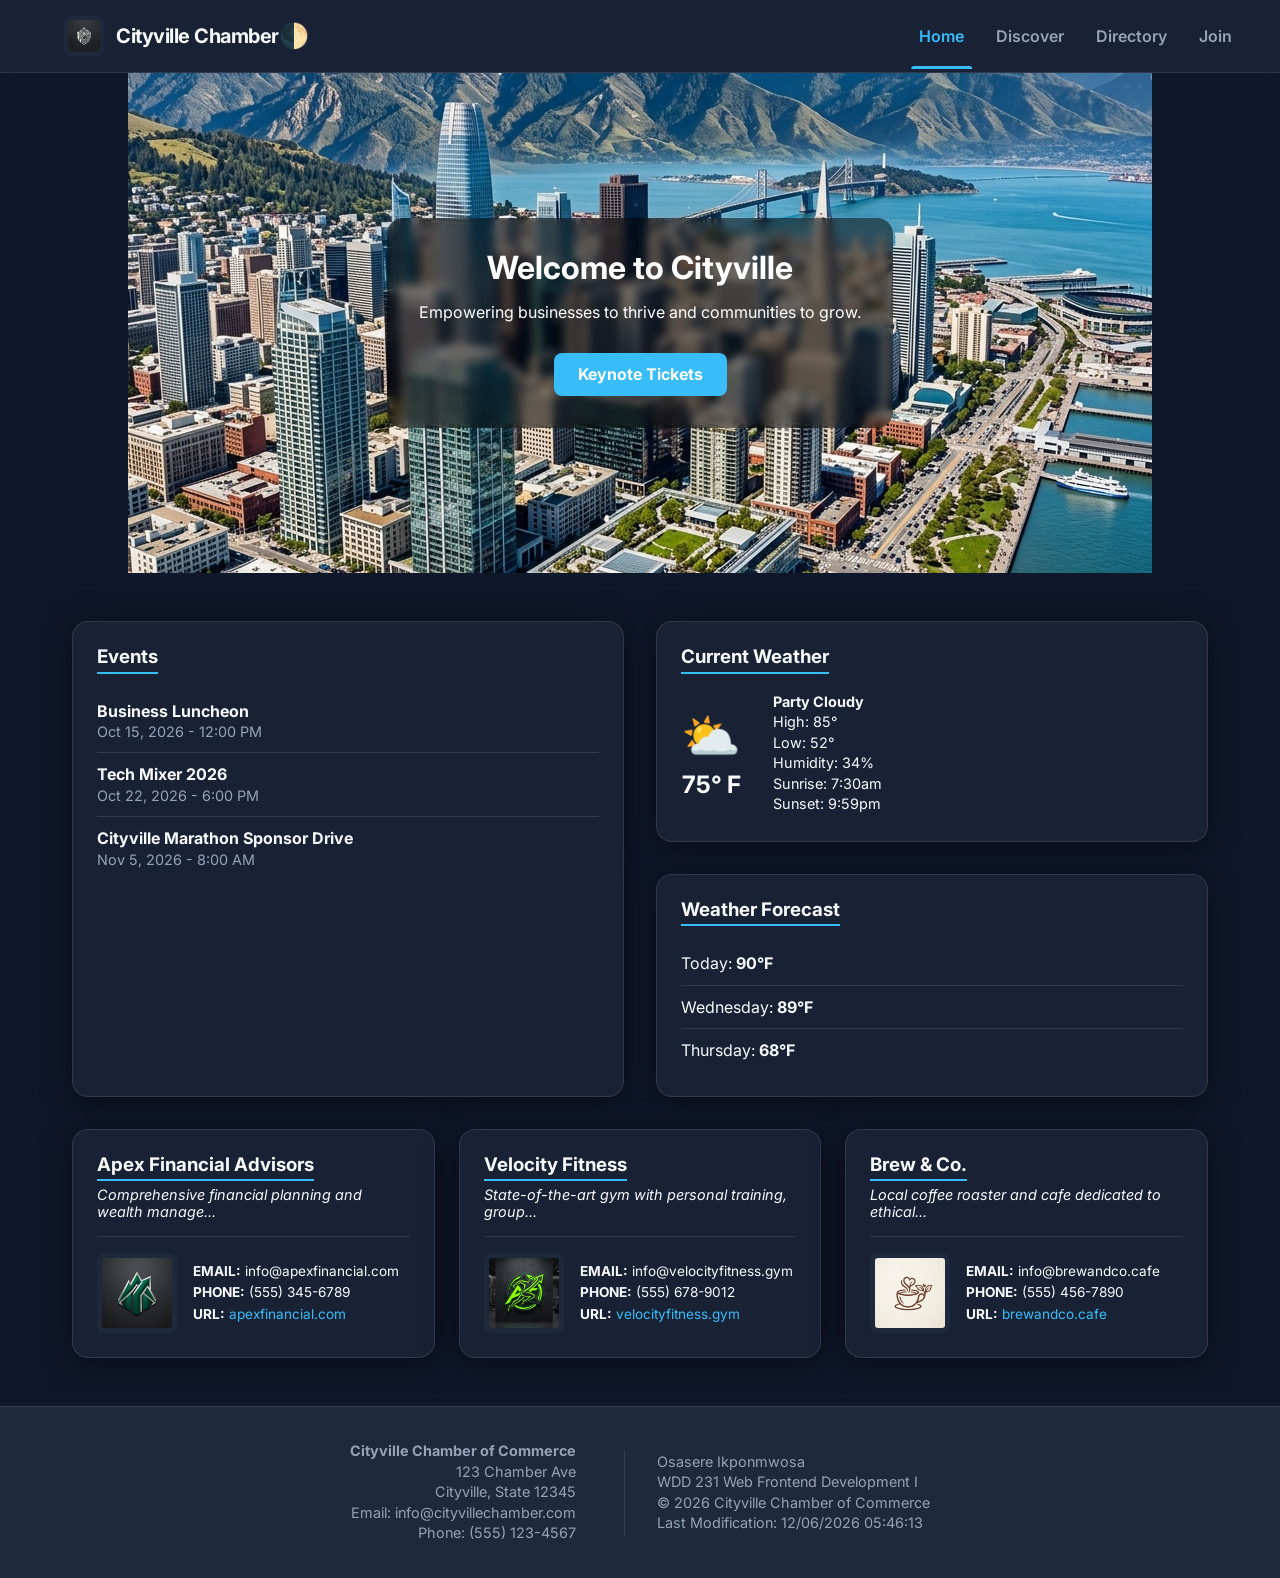
==== chamber/index.html @ 52a3ae79 "refactor: restructure project by moving JS/CSS files and updating directory and main scripts" ====
<!DOCTYPE html>
<html lang="en">

<head>
    <meta charset="UTF-8">
    <meta name="viewport" content="width=device-width, initial-scale=1.0">
    <meta name="description"
        content="Cityville Chamber of Commerce Home - Fostering networking and advocating on behalf of the community.">
    <meta name="author" content="Osasere Ikponmwosa">
    <title>Home | Cityville Chamber of Commerce</title>

    <!-- Open Graph Meta Tags -->
    <meta property="og:title" content="Home | Cityville Chamber of Commerce">
    <meta property="og:description" content="Fostering networking and advocating on behalf of the community.">
    <meta property="og:image" content="https://seregheik.github.io/wdd231/chamber/images/favicon.png">
    <meta property="og:url" content="https://seregheik.github.io/wdd231/chamber/index.html">
    <meta property="og:type" content="website">

    <!-- Favicon -->
    <link rel="icon" type="image/png" href="images/favicon.png">

    <!-- CSS -->
    <link rel="stylesheet" href="styles/normalize.css">
    <link rel="stylesheet" href="styles/small.css">
    <link rel="stylesheet" href="styles/larger.css">

    <!-- Scripts -->
    <script src="scripts/main.js" defer></script>
    <script src="scripts/home.js" defer></script>
</head>

<body>
    <header>
        <div class="header-inner">
            <div class="logo-container">
                <img src="images/favicon.png" alt="Cityville Chamber Logo">
                <span class="site-name">Cityville Chamber</span>
            </div>
            <div class="header-controls">
                <button id="theme-toggle" aria-label="Toggle Dark Mode">🌓</button>
                <button id="menu" aria-label="Menu" aria-expanded="false">
                    <span class="hamburger"></span>
                    <span class="hamburger"></span>
                    <span class="hamburger"></span>
                </button>
            </div>
        </div>
        <nav class="navigation">
            <a href="index.html" class="active">Home</a>
            <a href="discover.html">Discover</a>
            <a href="directory.html">Directory</a>
            <a href="join.html">Join</a>
        </nav>
    </header>

    <main class="home-main">
        <section class="hero">
            <picture>
                <source srcset="images/hero.png" media="(min-width: 768px)">
                <img src="images/hero.png" alt="Cityville Downtown Aerial View" width="1200" height="675">
            </picture>
            <div class="hero-overlay">
                <h2>Welcome to Cityville</h2>
                <p>Empowering businesses to thrive and communities to grow.</p>
                <a href="#" class="cta-button">Keynote Tickets</a>
            </div>
        </section>

        <div class="home-grid">
            <section class="events-card card">
                <h3>Events</h3>
                <ul class="event-list">
                    <li>
                        <strong>Business Luncheon</strong>
                        <p>Oct 15, 2026 - 12:00 PM</p>
                    </li>
                    <li>
                        <strong>Tech Mixer 2026</strong>
                        <p>Oct 22, 2026 - 6:00 PM</p>
                    </li>
                    <li>
                        <strong>Cityville Marathon Sponsor Drive</strong>
                        <p>Nov 5, 2026 - 8:00 AM</p>
                    </li>
                </ul>
            </section>

            <section class="weather-card card">
                <h3>Current Weather</h3>
                <div class="weather-info">
                    <div class="weather-icon">
                        <span style="font-size: 3rem;">⛅</span>
                        <p class="temp">75&deg; F</p>
                    </div>
                    <div class="weather-details">
                        <p><strong>Party Cloudy</strong></p>
                        <p>High: 85&deg;</p>
                        <p>Low: 52&deg;</p>
                        <p>Humidity: 34%</p>
                        <p>Sunrise: 7:30am</p>
                        <p>Sunset: 9:59pm</p>
                    </div>
                </div>
            </section>

            <section class="forecast-card card">
                <h3>Weather Forecast</h3>
                <ul class="forecast-list">
                    <li>Today: <strong>90&deg;F</strong></li>
                    <li>Wednesday: <strong>89&deg;F</strong></li>
                    <li>Thursday: <strong>68&deg;F</strong></li>
                </ul>
            </section>

            <div id="spotlight-container" class="spotlights">
                <!-- Spotlights injected by JS -->
            </div>
        </div>
    </main>

    <footer>
        <div class="footer-content">
            <div class="contact-info">
                <p><strong>Cityville Chamber of Commerce</strong></p>
                <p>123 Chamber Ave</p>
                <p>Cityville, State 12345</p>
                <p>Email: info@cityvillechamber.com</p>
                <p>Phone: (555) 123-4567</p>
            </div>
            <div class="dev-info">
                <p>Osasere Ikponmwosa</p>
                <p>WDD 231 Web Frontend Development I</p>
                <p>&copy; <span id="currentyear"></span> Cityville Chamber of Commerce</p>
                <p id="lastModified"></p>
            </div>
        </div>
    </footer>
</body>

</html>
---- chamber/styles/small.css ----
/* Mobile-first basic styles (small.css) */
@import url('https://fonts.googleapis.com/css2?family=Inter:wght@300;400;600;700&display=swap');

:root {
  --bg-color: #0f172a;
  --surface-color: #1e293b;
  --surface-color-glass: rgba(30, 41, 59, 0.7);
  --text-primary: #f8fafc;
  --text-secondary: #94a3b8;
  --accent-color: #38bdf8;
  --accent-hover: #0ea5e9;
  --border-color: rgba(255, 255, 255, 0.1);
  --glass-shadow: 0 4px 30px rgba(0, 0, 0, 0.5);
  --transition-speed: 0.3s;
}

body.light-mode {
  --bg-color: #f1f5f9;
  --surface-color: #ffffff;
  --surface-color-glass: rgba(255, 255, 255, 0.7);
  --text-primary: #0f172a;
  --text-secondary: #475569;
  --accent-color: #0284c7;
  --accent-hover: #0369a1;
  --border-color: rgba(0, 0, 0, 0.1);
  --glass-shadow: 0 4px 30px rgba(0, 0, 0, 0.05);
}

* {
  box-sizing: border-box;
}

body {
  font-family: 'Inter', sans-serif;
  background-color: var(--bg-color);
  color: var(--text-primary);
  margin: 0;
  padding: 0;
  display: flex;
  flex-direction: column;
  min-height: 100vh;
  overflow-x: hidden;
}

/* Header & Navigation */
header {
  background: var(--surface-color-glass);
  backdrop-filter: blur(10px);
  -webkit-backdrop-filter: blur(10px);
  border-bottom: 1px solid var(--border-color);
  position: sticky;
  top: 0;
  z-index: 100;
  display: flex;
  flex-direction: column;
}

.header-inner {
  display: flex;
  align-items: center;
  justify-content: space-between;
  padding: 1rem;
}

.logo-container {
  display: flex;
  align-items: center;
  gap: 0.75rem;
}

.logo-container img {
  width: 40px;
  height: 40px;
  border-radius: 8px;
  background-color: var(--surface-color);
  padding: 4px;
}

.site-name {
  font-size: 1.25rem;
  font-weight: 700;
  letter-spacing: -0.5px;
  color: var(--text-primary);
}

/* Hamburger Menu */
#menu {
  background: none;
  border: none;
  cursor: pointer;
  display: flex;
  flex-direction: column;
  gap: 5px;
  padding: 0.5rem;
}

.hamburger {
  display: block;
  width: 25px;
  height: 3px;
  background-color: var(--text-primary);
  border-radius: 2px;
  transition: all var(--transition-speed) ease;
}

#menu.open .hamburger:nth-child(1) {
  transform: translateY(8px) rotate(45deg);
}

#menu.open .hamburger:nth-child(2) {
  opacity: 0;
}

#menu.open .hamburger:nth-child(3) {
  transform: translateY(-8px) rotate(-45deg);
}

/* Navigation Links */
.navigation {
  display: none;
  flex-direction: column;
  background-color: var(--surface-color);
  border-bottom: 1px solid var(--border-color);
}

.navigation.open {
  display: flex;
  animation: slideDown 0.3s ease forwards;
}

@keyframes slideDown {
  from { opacity: 0; transform: translateY(-10px); }
  to { opacity: 1; transform: translateY(0); }
}

.navigation a {
  padding: 1rem;
  text-decoration: none;
  color: var(--text-secondary);
  font-weight: 600;
  text-align: center;
  border-top: 1px solid var(--border-color);
  transition: color var(--transition-speed), background-color var(--transition-speed);
}

.navigation a:hover,
.navigation a.active {
  color: var(--accent-color);
  background-color: rgba(56, 189, 248, 0.05);
}

/* Main Content area */
main {
  flex: 1;
  padding: 2rem 1rem;
  max-width: 1200px;
  margin: 0 auto;
  width: 100%;
}

.page-title {
  text-align: center;
  font-size: 2rem;
  margin-bottom: 2rem;
  background: linear-gradient(90deg, #38bdf8, #a855f7);
  -webkit-background-clip: text;
  -webkit-text-fill-color: transparent;
}

/* View Toggles */
.view-toggles {
  display: flex;
  justify-content: center;
  gap: 1rem;
  margin-bottom: 2rem;
}

.view-toggles button {
  background-color: var(--surface-color);
  color: var(--text-secondary);
  border: 1px solid var(--border-color);
  padding: 0.5rem 1.5rem;
  border-radius: 20px;
  font-weight: 600;
  cursor: pointer;
  transition: all var(--transition-speed);
}

.view-toggles button:hover {
  border-color: var(--accent-hover);
  color: var(--text-primary);
}

.view-toggles button.active {
  background-color: var(--accent-color);
  color: #fff;
  border-color: var(--accent-color);
  box-shadow: 0 0 15px rgba(56, 189, 248, 0.4);
}

/* Directory Container */
#members-container {
  display: flex;
  flex-direction: column;
  gap: 1.5rem;
}

/* Card View */
.member-card {
  background: var(--surface-color-glass);
  border: 1px solid var(--border-color);
  border-radius: 16px;
  padding: 1.5rem;
  backdrop-filter: blur(10px);
  box-shadow: var(--glass-shadow);
  text-align: center;
  transition: transform var(--transition-speed), box-shadow var(--transition-speed);
  display: flex;
  flex-direction: column;
  align-items: center;
  gap: 1rem;
}

.member-card:hover {
  transform: translateY(-5px);
  box-shadow: 0 8px 30px rgba(56, 189, 248, 0.15);
  border-color: rgba(56, 189, 248, 0.3);
}

.member-card img {
  width: 120px;
  height: 120px;
  object-fit: contain;
  border-radius: 12px;
  background: var(--surface-color);
  padding: 10px;
}

.member-card h3 {
  margin: 0;
  font-size: 1.5rem;
  color: var(--text-primary);
}

.member-card p {
  margin: 0;
  color: var(--text-secondary);
  font-size: 0.9rem;
  line-height: 1.5;
}

.member-card a {
  display: inline-block;
  margin-top: 0.5rem;
  color: var(--accent-color);
  text-decoration: none;
  font-weight: 600;
  border: 1px solid var(--accent-color);
  padding: 0.5rem 1rem;
  border-radius: 8px;
  transition: all var(--transition-speed);
}

.member-card a:hover {
  background: var(--accent-color);
  color: #fff;
}

.member-level {
  display: inline-block;
  padding: 0.25rem 0.75rem;
  border-radius: 12px;
  font-size: 0.75rem;
  font-weight: 700;
  text-transform: uppercase;
  letter-spacing: 1px;
}

.level-1 { background: rgba(148, 163, 184, 0.2); color: #94a3b8; }
.level-2 { background: rgba(56, 189, 248, 0.2); color: #38bdf8; }
.level-3 { background: rgba(250, 204, 21, 0.2); color: #facc15; }

/* List View overrides */
#members-container.list-view .member-card {
  flex-direction: row;
  text-align: left;
  align-items: center;
  padding: 1rem 1.5rem;
  border-radius: 12px;
}

#members-container.list-view .member-card img {
  width: 60px;
  height: 60px;
  padding: 5px;
}

#members-container.list-view .member-card h3 {
  font-size: 1.25rem;
  flex: 1;
}

#members-container.list-view .member-card p {
  display: none; /* hide extra details in list view on mobile to save space */
}

#members-container.list-view .member-card .member-level {
  display: none;
}

#members-container.list-view .member-card a {
  margin: 0;
  padding: 0.25rem 0.5rem;
  font-size: 0.8rem;
}

/* Footer */
footer {
  background-color: var(--surface-color);
  border-top: 1px solid var(--border-color);
  padding: 2rem 1rem;
  text-align: center;
  color: var(--text-secondary);
  font-size: 0.9rem;
  display: flex;
  flex-direction: column;
  gap: 1rem;
}

.footer-content {
  display: flex;
  flex-direction: column;
  gap: 1rem;
}

.contact-info p, .dev-info p {
  margin: 0.25rem 0;
}

.dev-info {
  margin-top: 1rem;
  border-top: 1px solid var(--border-color);
  padding-top: 1rem;
}

/* Header Controls */
.header-controls {
  display: flex;
  align-items: center;
  gap: 1rem;
}

#theme-toggle {
  background: none;
  border: none;
  font-size: 1.5rem;
  cursor: pointer;
  padding: 0;
  color: var(--text-primary);
}

/* --- Home Page Specific Styles --- */
.home-main {
  max-width: 1200px;
  margin: 0 auto;
  padding: 0;
}

.hero {
  position: relative;
  width: 100%;
  max-height: 500px;
  overflow: hidden;
  display: flex;
  align-items: center;
  justify-content: center;
}

.hero img {
  width: 100%;
  height: 100%;
  object-fit: cover;
  display: block;
}

.hero-overlay {
  position: absolute;
  background: rgba(0, 0, 0, 0.5);
  padding: 2rem;
  border-radius: 16px;
  text-align: center;
  color: #fff;
  backdrop-filter: blur(5px);
  -webkit-backdrop-filter: blur(5px);
  max-width: 90%;
}

.hero-overlay h2 {
  font-size: 2rem;
  margin: 0 0 1rem 0;
}

.cta-button {
  display: inline-block;
  background-color: var(--accent-color);
  color: #fff;
  padding: 0.75rem 1.5rem;
  text-decoration: none;
  border-radius: 8px;
  font-weight: 700;
  margin-top: 1rem;
  transition: background-color var(--transition-speed);
}

.cta-button:hover {
  background-color: var(--accent-hover);
}

.home-grid {
  padding: 2rem 1rem;
  display: flex;
  flex-direction: column;
  gap: 1.5rem;
}

.card {
  background: var(--surface-color-glass);
  border: 1px solid var(--border-color);
  border-radius: 16px;
  padding: 1.5rem;
  box-shadow: var(--glass-shadow);
  color: var(--text-primary);
}

.card h3 {
  margin-top: 0;
  margin-bottom: 1rem;
  border-bottom: 2px solid var(--accent-color);
  display: inline-block;
  padding-bottom: 0.25rem;
}

.event-list, .forecast-list {
  list-style: none;
  padding: 0;
  margin: 0;
}

.event-list li, .forecast-list li {
  padding: 0.75rem 0;
  border-bottom: 1px solid var(--border-color);
}

.event-list li:last-child, .forecast-list li:last-child {
  border-bottom: none;
}

.event-list p {
  margin: 0.25rem 0 0 0;
  color: var(--text-secondary);
  font-size: 0.9rem;
}

.weather-info {
  display: flex;
  align-items: center;
  gap: 2rem;
}

.weather-icon {
  text-align: center;
}

.weather-icon .temp {
  font-size: 1.5rem;
  font-weight: 700;
  margin: 0.5rem 0 0 0;
}

.weather-details p {
  margin: 0.25rem 0;
  font-size: 0.9rem;
}

.spotlights {
  display: flex;
  flex-direction: column;
  gap: 1.5rem;
}
---- chamber/styles/larger.css ----
/* Desktop/Tablet styles (larger.css) */

@media (min-width: 768px) {
  /* Header & Navigation */
  .header-inner {
    padding: 1rem 2rem;
  }

  #menu {
    display: none; /* Hide hamburger */
  }

  header {
    flex-direction: row;
    align-items: center;
    justify-content: space-between;
    padding: 0 2rem;
  }

  .navigation {
    display: flex;
    flex-direction: row;
    background: none;
    border: none;
  }

  .navigation a {
    border: none;
    padding: 1.5rem 1rem;
    position: relative;
  }

  .navigation a::after {
    content: '';
    position: absolute;
    bottom: 0;
    left: 50%;
    transform: translateX(-50%);
    width: 0;
    height: 3px;
    background-color: var(--accent-color);
    transition: width var(--transition-speed);
    border-radius: 3px 3px 0 0;
  }

  .navigation a:hover::after,
  .navigation a.active::after {
    width: 80%;
  }

  .navigation a:hover,
  .navigation a.active {
    background-color: transparent;
  }

  /* Main Content Layout */
  main {
    padding: 3rem 2rem;
  }

  .page-title {
    font-size: 3rem;
  }

  /* Grid View Layout */
  #members-container:not(.list-view) {
    display: grid;
    grid-template-columns: repeat(auto-fill, minmax(300px, 1fr));
    gap: 2rem;
  }

  /* List View Layout for Desktop */
  #members-container.list-view .member-card {
    display: grid;
    grid-template-columns: 80px 2fr 3fr 2fr auto;
    gap: 1.5rem;
    padding: 1rem 2rem;
  }

  #members-container.list-view .member-card p {
    display: block; /* Show details on desktop */
  }

  #members-container.list-view .member-card p.desc {
    display: none; /* Hide full description in list view to keep it clean */
  }

  #members-container.list-view .member-card .member-level {
    display: inline-block;
  }

  /* Footer Layout */
  .footer-content {
    flex-direction: row;
    justify-content: space-around;
    align-items: center;
    max-width: 1200px;
    margin: 0 auto;
  }

  .dev-info {
    margin-top: 0;
    border-top: none;
    padding-top: 0;
    border-left: 1px solid var(--border-color);
    padding-left: 2rem;
    text-align: left;
  }

  .contact-info {
    text-align: right;
    padding-right: 2rem;
  }

  /* --- Home Page Specific Styles --- */
  .home-main {
    padding: 0;
  }

  .home-grid {
    display: grid;
    grid-template-columns: 1fr 1fr;
    grid-template-areas: 
      "events weather"
      "events forecast"
      "spotlights spotlights";
    gap: 2rem;
    padding: 3rem 2rem;
  }

  .events-card {
    grid-area: events;
  }

  .weather-card {
    grid-area: weather;
  }

  .forecast-card {
    grid-area: forecast;
  }

  .spotlights {
    grid-area: spotlights;
    flex-direction: row;
    flex-wrap: wrap;
    justify-content: space-between;
  }

  .spotlight-card {
    flex: 1 1 calc(33.333% - 2rem);
    min-width: 250px;
  }
}
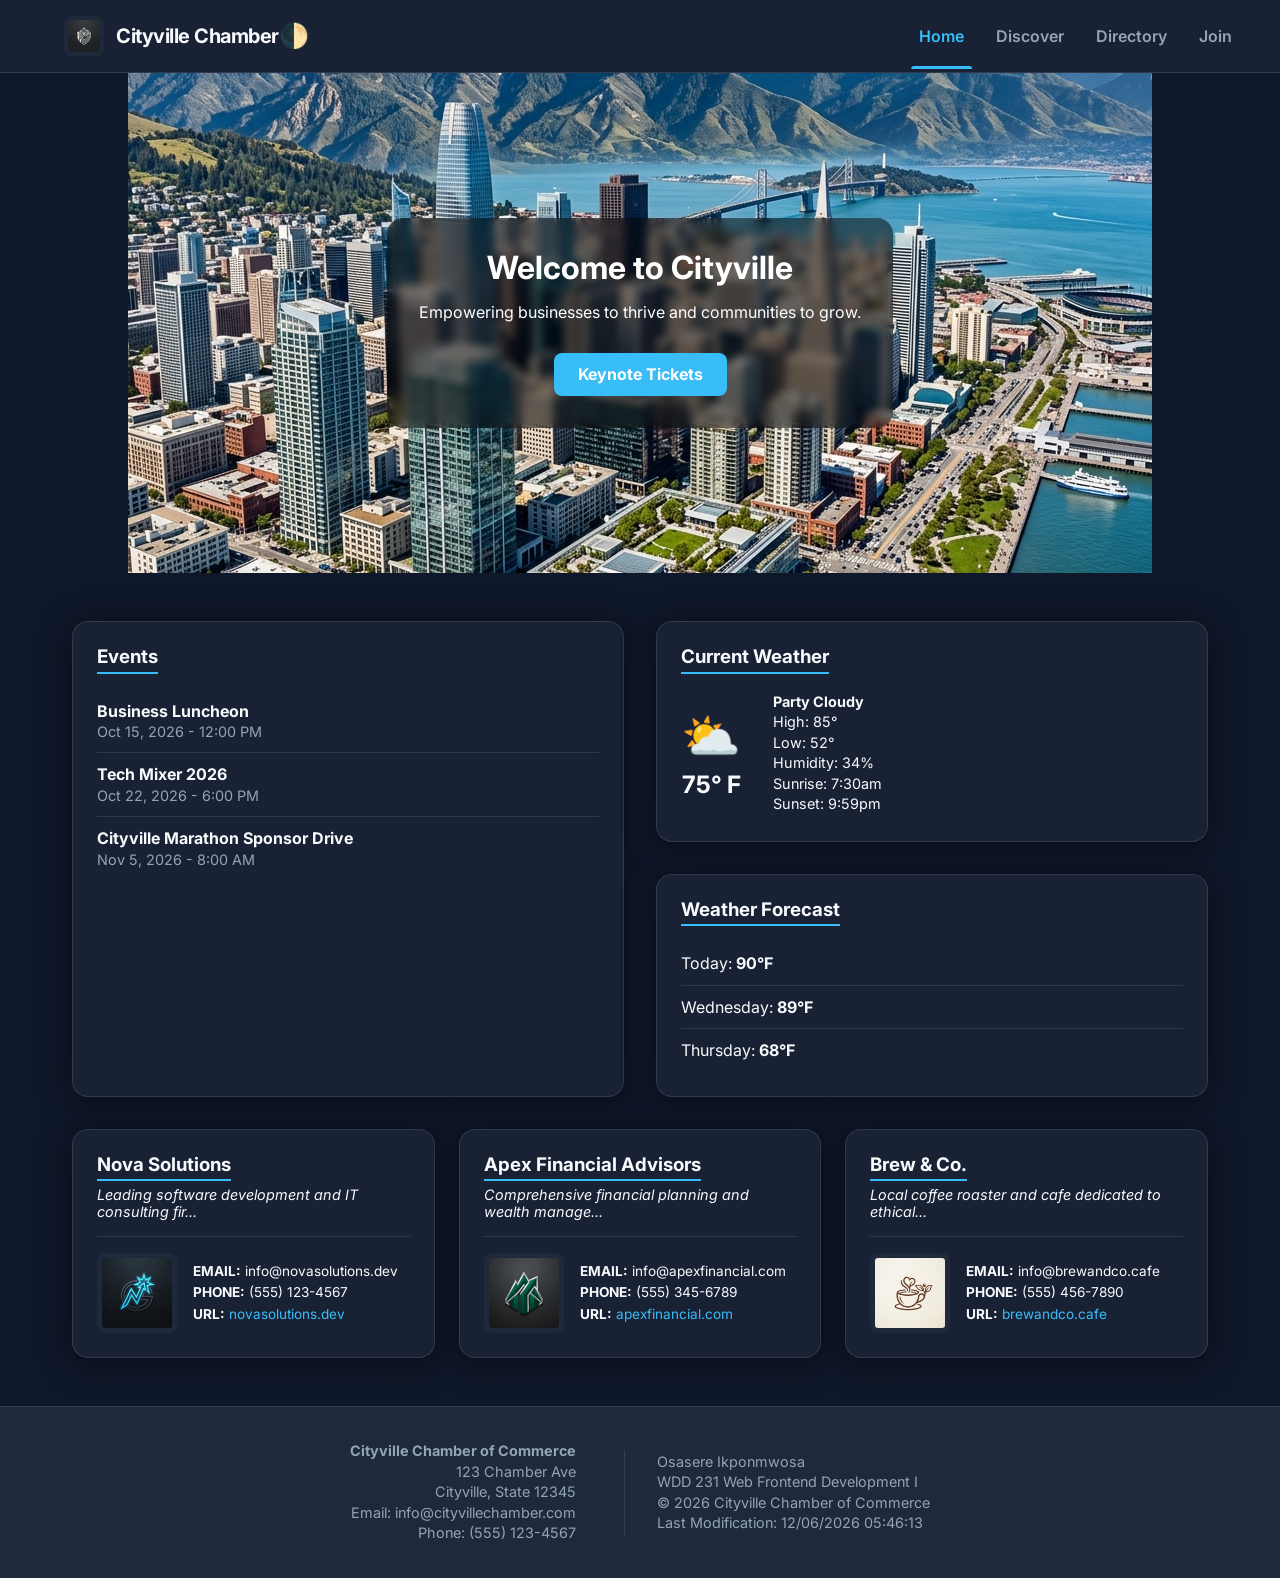
==== commit 8d92bbc3: "chore: migrate font import from CSS to HTML document head" ====
--- a/chamber/index.html
+++ b/chamber/index.html
@@ -18,6 +18,11 @@
 
     <!-- Favicon -->
     <link rel="icon" type="image/png" href="images/favicon.png">
+
+    <!-- Google Fonts -->
+    <link rel="preconnect" href="https://fonts.googleapis.com">
+    <link rel="preconnect" href="https://fonts.gstatic.com" crossorigin>
+    <link href="https://fonts.googleapis.com/css2?family=Inter:wght@300;400;600;700&display=swap" rel="stylesheet">
 
     <!-- CSS -->
     <link rel="stylesheet" href="styles/normalize.css">
--- a/chamber/styles/small.css
+++ b/chamber/styles/small.css
@@ -1,5 +1,4 @@
 /* Mobile-first basic styles (small.css) */
-@import url('https://fonts.googleapis.com/css2?family=Inter:wght@300;400;600;700&display=swap');
 
 :root {
   --bg-color: #0f172a;
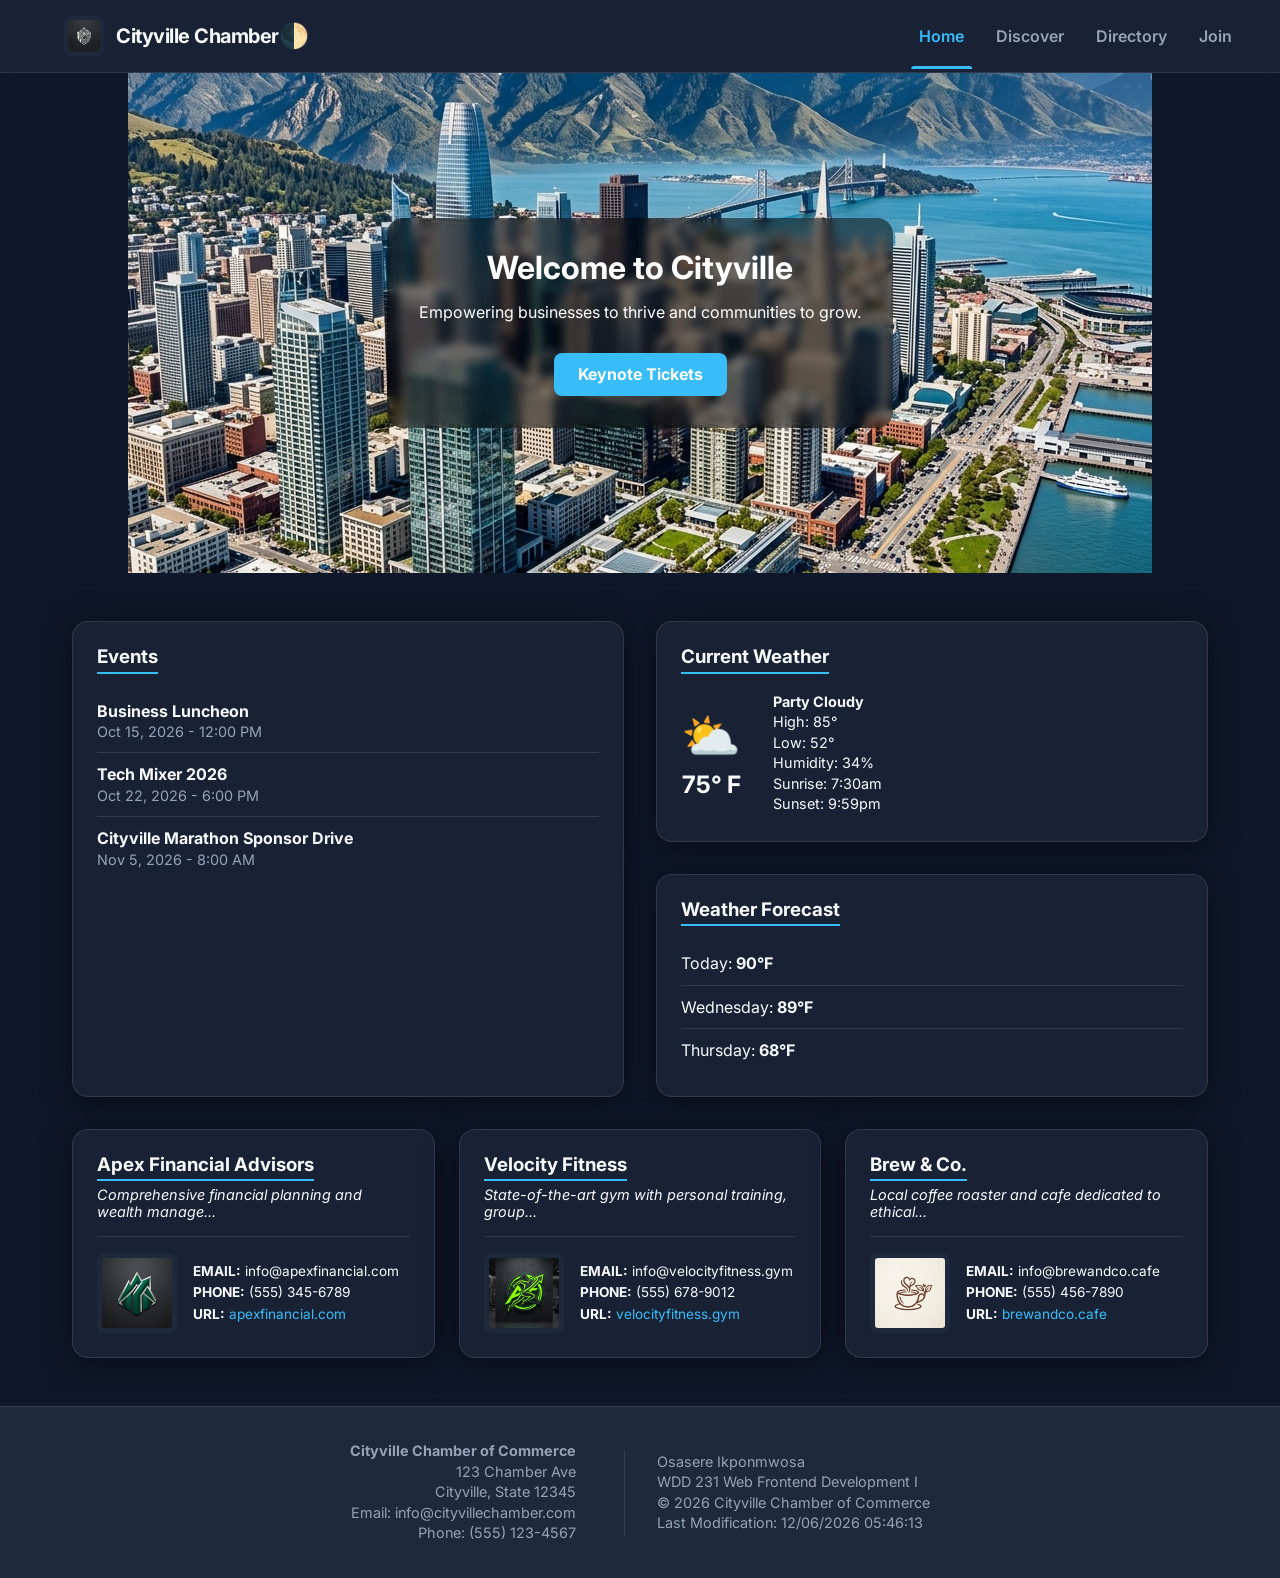
==== commit 40f4d630: "feat: update site favicon to new JPEG image format" ====
--- a/chamber/index.html
+++ b/chamber/index.html
@@ -17,7 +17,7 @@
     <meta property="og:type" content="website">
 
     <!-- Favicon -->
-    <link rel="icon" type="image/png" href="images/favicon.png">
+    <link rel="icon" type="image/png" href="images/favicon.jpg">
 
     <!-- Google Fonts -->
     <link rel="preconnect" href="https://fonts.googleapis.com">
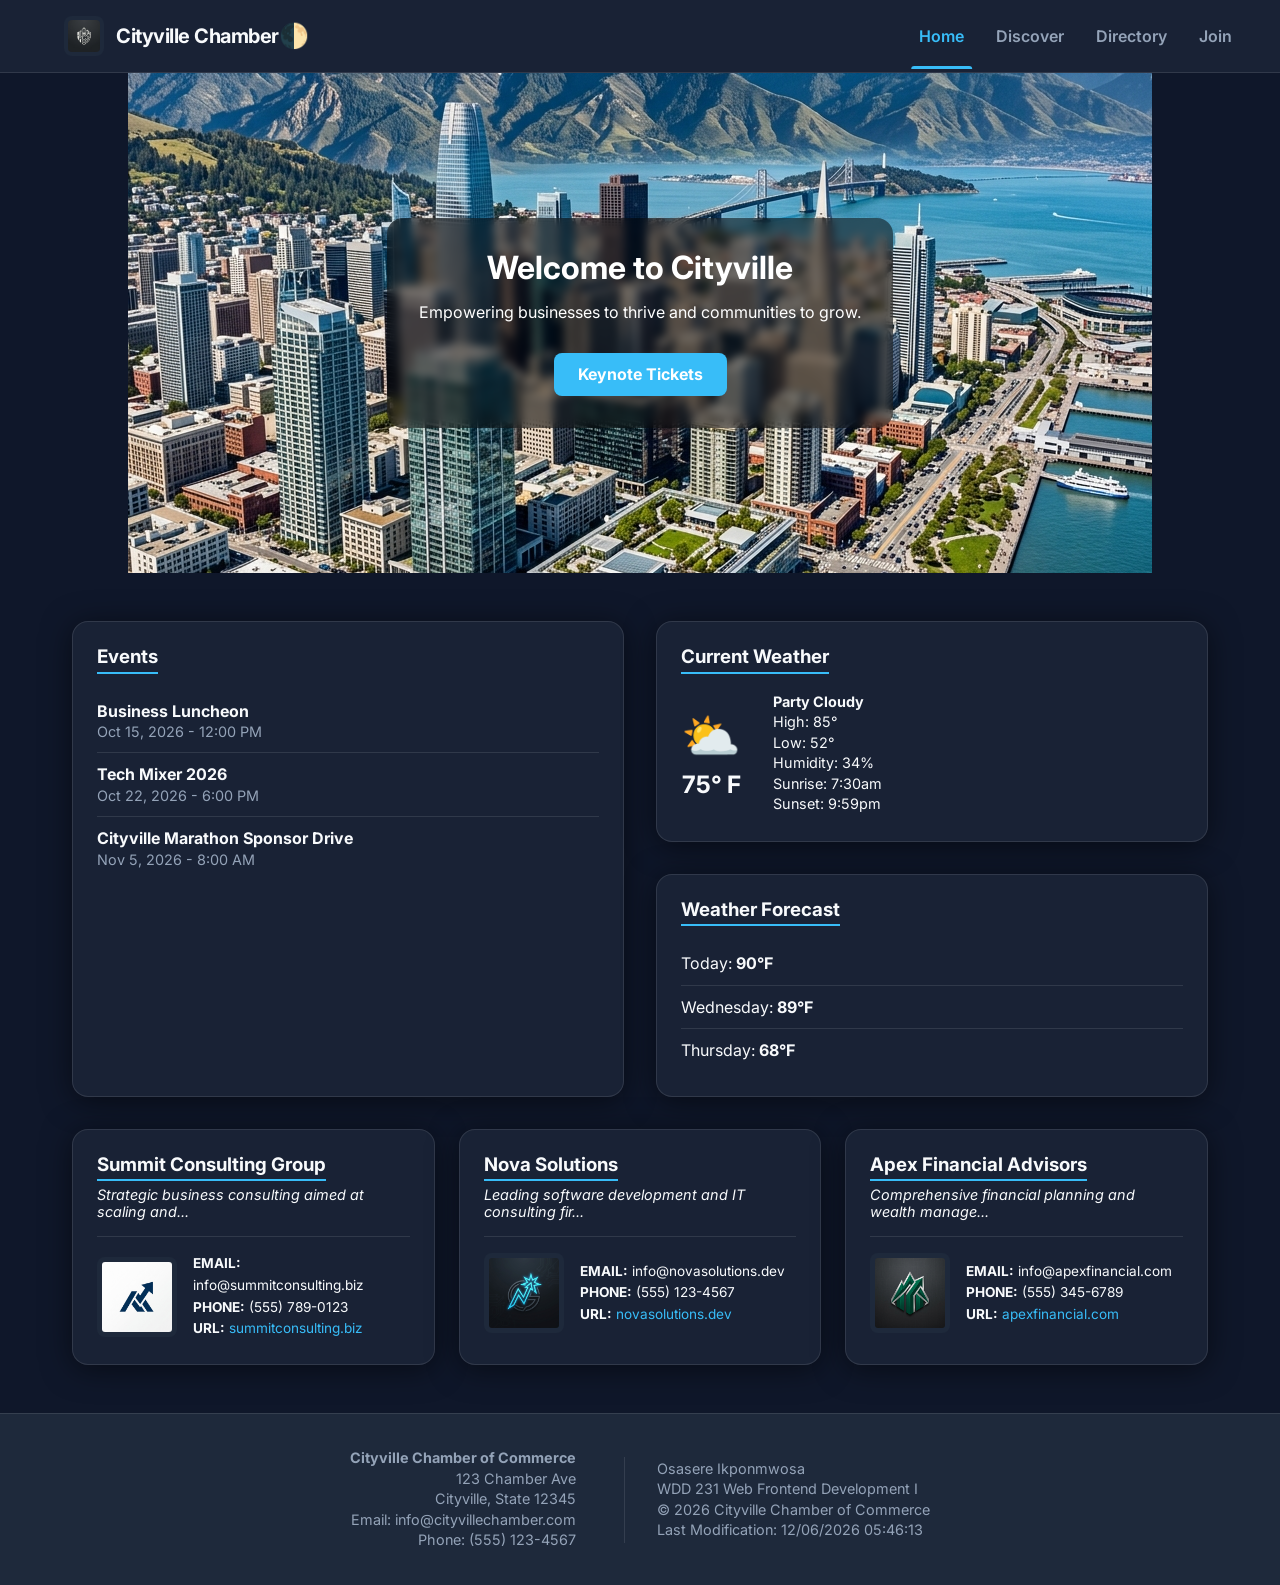
==== commit 83a87d2e: "refactor: update favicon references and remove obsolete image file" ====
--- a/chamber/index.html
+++ b/chamber/index.html
@@ -17,7 +17,7 @@
     <meta property="og:type" content="website">
 
     <!-- Favicon -->
-    <link rel="icon" type="image/png" href="images/favicon.jpg">
+    <link rel="icon" type="image/png" href="images/favicon.png">
 
     <!-- Google Fonts -->
     <link rel="preconnect" href="https://fonts.googleapis.com">
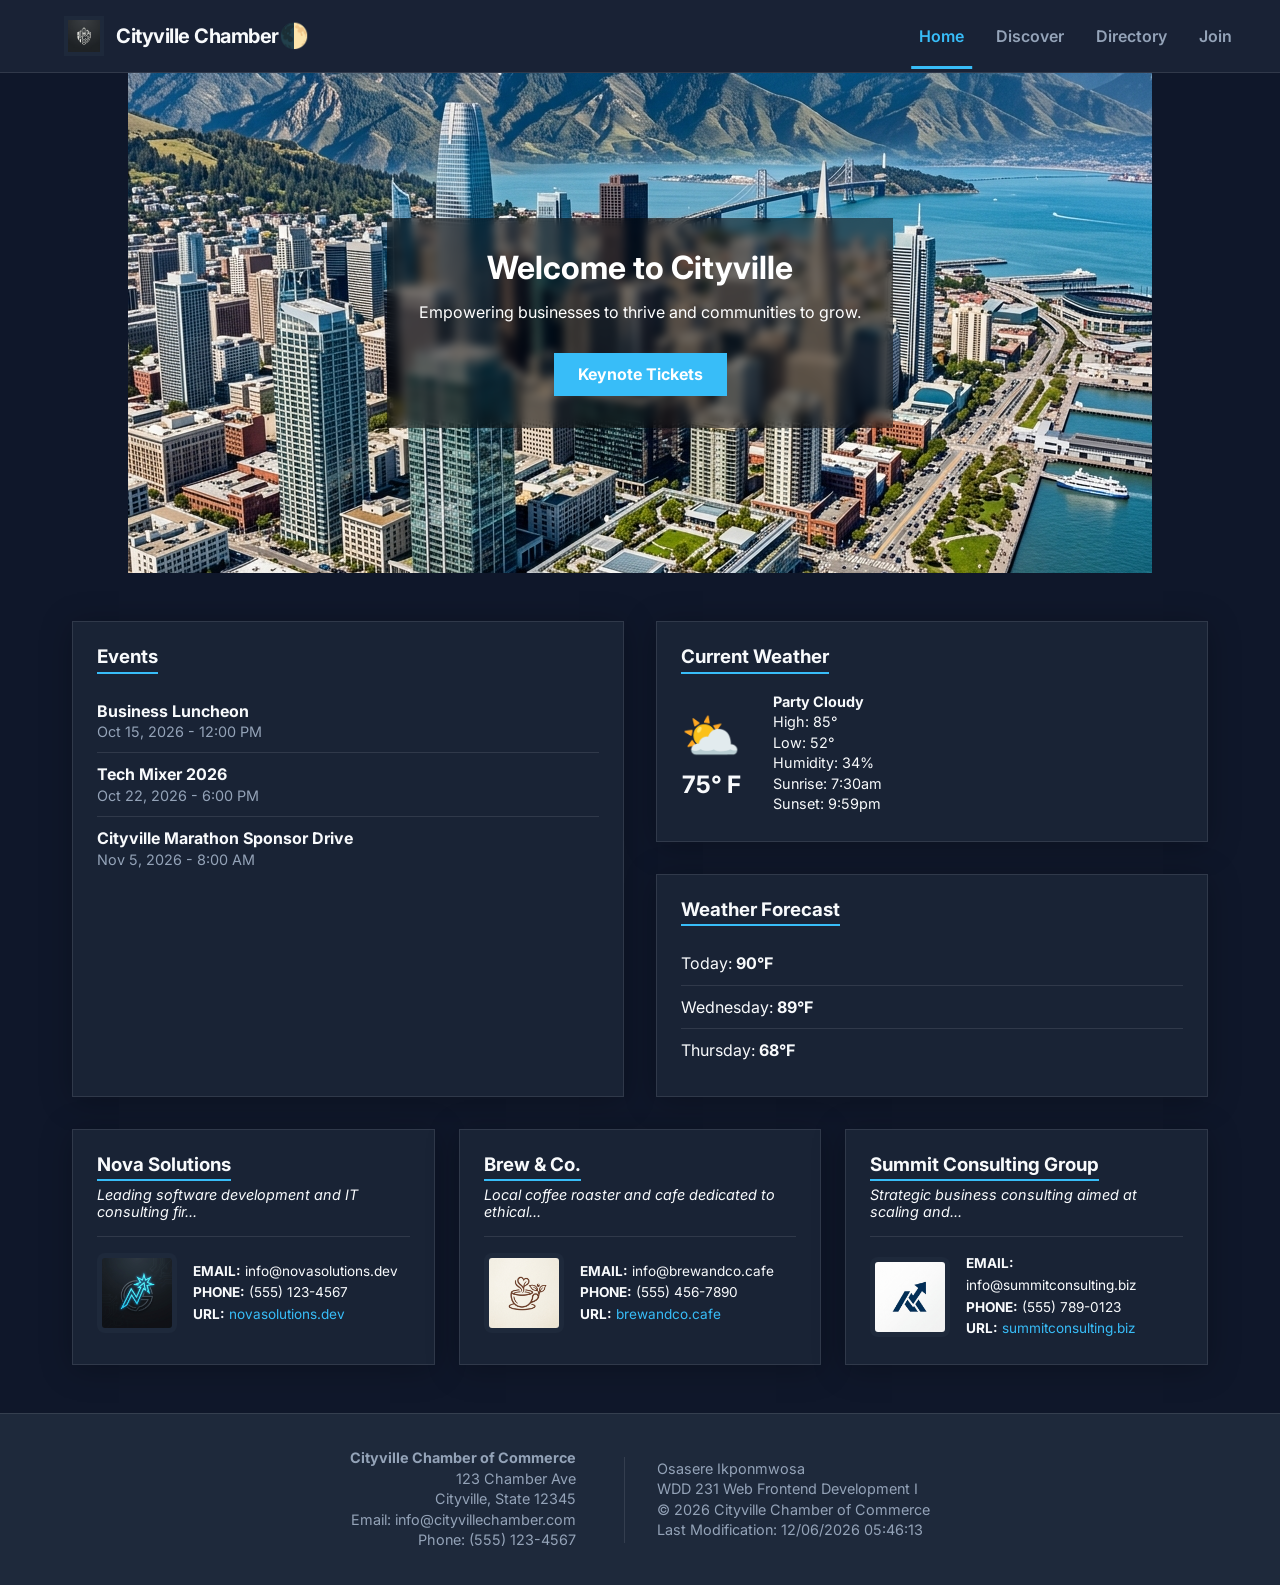
==== commit 6a6aea66: "refactor: remove redundant border-radius properties from CSS and minor HTML cleanup" ====
--- a/chamber/index.html
+++ b/chamber/index.html
@@ -8,28 +8,18 @@
         content="Cityville Chamber of Commerce Home - Fostering networking and advocating on behalf of the community.">
     <meta name="author" content="Osasere Ikponmwosa">
     <title>Home | Cityville Chamber of Commerce</title>
-
-    <!-- Open Graph Meta Tags -->
     <meta property="og:title" content="Home | Cityville Chamber of Commerce">
     <meta property="og:description" content="Fostering networking and advocating on behalf of the community.">
     <meta property="og:image" content="https://seregheik.github.io/wdd231/chamber/images/favicon.png">
     <meta property="og:url" content="https://seregheik.github.io/wdd231/chamber/index.html">
     <meta property="og:type" content="website">
-
-    <!-- Favicon -->
     <link rel="icon" type="image/png" href="images/favicon.png">
-
-    <!-- Google Fonts -->
     <link rel="preconnect" href="https://fonts.googleapis.com">
     <link rel="preconnect" href="https://fonts.gstatic.com" crossorigin>
     <link href="https://fonts.googleapis.com/css2?family=Inter:wght@300;400;600;700&display=swap" rel="stylesheet">
-
-    <!-- CSS -->
     <link rel="stylesheet" href="styles/normalize.css">
     <link rel="stylesheet" href="styles/small.css">
     <link rel="stylesheet" href="styles/larger.css">
-
-    <!-- Scripts -->
     <script src="scripts/main.js" defer></script>
     <script src="scripts/home.js" defer></script>
 </head>
@@ -57,7 +47,6 @@
             <a href="join.html">Join</a>
         </nav>
     </header>
-
     <main class="home-main">
         <section class="hero">
             <picture>
@@ -70,7 +59,6 @@
                 <a href="#" class="cta-button">Keynote Tickets</a>
             </div>
         </section>
-
         <div class="home-grid">
             <section class="events-card card">
                 <h3>Events</h3>
@@ -89,7 +77,6 @@
                     </li>
                 </ul>
             </section>
-
             <section class="weather-card card">
                 <h3>Current Weather</h3>
                 <div class="weather-info">
@@ -107,7 +94,6 @@
                     </div>
                 </div>
             </section>
-
             <section class="forecast-card card">
                 <h3>Weather Forecast</h3>
                 <ul class="forecast-list">
@@ -116,13 +102,10 @@
                     <li>Thursday: <strong>68&deg;F</strong></li>
                 </ul>
             </section>
-
             <div id="spotlight-container" class="spotlights">
-                <!-- Spotlights injected by JS -->
             </div>
         </div>
     </main>
-
     <footer>
         <div class="footer-content">
             <div class="contact-info">
--- a/chamber/styles/small.css
+++ b/chamber/styles/small.css
@@ -1,5 +1,3 @@
-/* Mobile-first basic styles (small.css) */
-
 :root {
   --bg-color: #0f172a;
   --surface-color: #1e293b;
@@ -9,10 +7,9 @@
   --accent-color: #38bdf8;
   --accent-hover: #0ea5e9;
   --border-color: rgba(255, 255, 255, 0.1);
-  --glass-shadow: 0 4px 30px rgba(0, 0, 0, 0.5);
+  --glass-shadow: 0 4px 30px rgba(0, 0, 0, 0.25);
   --transition-speed: 0.3s;
 }
-
 body.light-mode {
   --bg-color: #f1f5f9;
   --surface-color: #ffffff;
@@ -24,13 +21,11 @@
   --border-color: rgba(0, 0, 0, 0.1);
   --glass-shadow: 0 4px 30px rgba(0, 0, 0, 0.05);
 }
-
 * {
   box-sizing: border-box;
 }
-
 body {
-  font-family: 'Inter', sans-serif;
+  font-family: "Inter", sans-serif;
   background-color: var(--bg-color);
   color: var(--text-primary);
   margin: 0;
@@ -40,8 +35,6 @@
   min-height: 100vh;
   overflow-x: hidden;
 }
-
-/* Header & Navigation */
 header {
   background: var(--surface-color-glass);
   backdrop-filter: blur(10px);
@@ -53,36 +46,29 @@
   display: flex;
   flex-direction: column;
 }
-
 .header-inner {
   display: flex;
   align-items: center;
   justify-content: space-between;
   padding: 1rem;
 }
-
 .logo-container {
   display: flex;
   align-items: center;
   gap: 0.75rem;
 }
-
 .logo-container img {
   width: 40px;
   height: 40px;
-  border-radius: 8px;
   background-color: var(--surface-color);
   padding: 4px;
 }
-
 .site-name {
   font-size: 1.25rem;
   font-weight: 700;
   letter-spacing: -0.5px;
   color: var(--text-primary);
 }
-
-/* Hamburger Menu */
 #menu {
   background: none;
   border: none;
@@ -92,46 +78,42 @@
   gap: 5px;
   padding: 0.5rem;
 }
-
 .hamburger {
   display: block;
   width: 25px;
   height: 3px;
   background-color: var(--text-primary);
-  border-radius: 2px;
   transition: all var(--transition-speed) ease;
 }
-
 #menu.open .hamburger:nth-child(1) {
   transform: translateY(8px) rotate(45deg);
 }
-
 #menu.open .hamburger:nth-child(2) {
   opacity: 0;
 }
-
 #menu.open .hamburger:nth-child(3) {
   transform: translateY(-8px) rotate(-45deg);
 }
-
-/* Navigation Links */
 .navigation {
   display: none;
   flex-direction: column;
   background-color: var(--surface-color);
   border-bottom: 1px solid var(--border-color);
 }
-
 .navigation.open {
   display: flex;
   animation: slideDown 0.3s ease forwards;
 }
-
 @keyframes slideDown {
-  from { opacity: 0; transform: translateY(-10px); }
-  to { opacity: 1; transform: translateY(0); }
-}
-
+  from {
+    opacity: 0;
+    transform: translateY(-10px);
+  }
+  to {
+    opacity: 1;
+    transform: translateY(0);
+  }
+}
 .navigation a {
   padding: 1rem;
   text-decoration: none;
@@ -139,16 +121,15 @@
   font-weight: 600;
   text-align: center;
   border-top: 1px solid var(--border-color);
-  transition: color var(--transition-speed), background-color var(--transition-speed);
-}
-
+  transition:
+    color var(--transition-speed),
+    background-color var(--transition-speed);
+}
 .navigation a:hover,
 .navigation a.active {
   color: var(--accent-color);
   background-color: rgba(56, 189, 248, 0.05);
 }
-
-/* Main Content area */
 main {
   flex: 1;
   padding: 2rem 1rem;
@@ -156,7 +137,6 @@
   margin: 0 auto;
   width: 100%;
 }
-
 .page-title {
   text-align: center;
   font-size: 2rem;
@@ -165,89 +145,74 @@
   -webkit-background-clip: text;
   -webkit-text-fill-color: transparent;
 }
-
-/* View Toggles */
 .view-toggles {
   display: flex;
   justify-content: center;
   gap: 1rem;
   margin-bottom: 2rem;
 }
-
 .view-toggles button {
   background-color: var(--surface-color);
   color: var(--text-secondary);
   border: 1px solid var(--border-color);
   padding: 0.5rem 1.5rem;
-  border-radius: 20px;
   font-weight: 600;
   cursor: pointer;
   transition: all var(--transition-speed);
 }
-
 .view-toggles button:hover {
   border-color: var(--accent-hover);
   color: var(--text-primary);
 }
-
 .view-toggles button.active {
   background-color: var(--accent-color);
   color: #fff;
   border-color: var(--accent-color);
-  box-shadow: 0 0 15px rgba(56, 189, 248, 0.4);
-}
-
-/* Directory Container */
+  box-shadow: 0 0 15px rgba(56, 189, 248, 0.2);
+}
 #members-container {
   display: flex;
   flex-direction: column;
   gap: 1.5rem;
 }
-
-/* Card View */
 .member-card {
   background: var(--surface-color-glass);
   border: 1px solid var(--border-color);
-  border-radius: 16px;
   padding: 1.5rem;
   backdrop-filter: blur(10px);
   box-shadow: var(--glass-shadow);
   text-align: center;
-  transition: transform var(--transition-speed), box-shadow var(--transition-speed);
+  transition:
+    transform var(--transition-speed),
+    box-shadow var(--transition-speed);
   display: flex;
   flex-direction: column;
   align-items: center;
   gap: 1rem;
 }
-
 .member-card:hover {
   transform: translateY(-5px);
   box-shadow: 0 8px 30px rgba(56, 189, 248, 0.15);
   border-color: rgba(56, 189, 248, 0.3);
 }
-
 .member-card img {
   width: 120px;
   height: 120px;
   object-fit: contain;
-  border-radius: 12px;
   background: var(--surface-color);
   padding: 10px;
 }
-
 .member-card h3 {
   margin: 0;
   font-size: 1.5rem;
   color: var(--text-primary);
 }
-
 .member-card p {
   margin: 0;
   color: var(--text-secondary);
   font-size: 0.9rem;
   line-height: 1.5;
 }
-
 .member-card a {
   display: inline-block;
   margin-top: 0.5rem;
@@ -256,64 +221,58 @@
   font-weight: 600;
   border: 1px solid var(--accent-color);
   padding: 0.5rem 1rem;
-  border-radius: 8px;
   transition: all var(--transition-speed);
 }
-
 .member-card a:hover {
   background: var(--accent-color);
   color: #fff;
 }
-
 .member-level {
   display: inline-block;
   padding: 0.25rem 0.75rem;
-  border-radius: 12px;
   font-size: 0.75rem;
   font-weight: 700;
   text-transform: uppercase;
   letter-spacing: 1px;
 }
-
-.level-1 { background: rgba(148, 163, 184, 0.2); color: #94a3b8; }
-.level-2 { background: rgba(56, 189, 248, 0.2); color: #38bdf8; }
-.level-3 { background: rgba(250, 204, 21, 0.2); color: #facc15; }
-
-/* List View overrides */
+.level-1 {
+  background: rgba(148, 163, 184, 0.2);
+  color: #94a3b8;
+}
+.level-2 {
+  background: rgba(56, 189, 248, 0.2);
+  color: #38bdf8;
+}
+.level-3 {
+  background: rgba(250, 204, 21, 0.2);
+  color: #facc15;
+}
 #members-container.list-view .member-card {
   flex-direction: row;
   text-align: left;
   align-items: center;
   padding: 1rem 1.5rem;
-  border-radius: 12px;
-}
-
+}
 #members-container.list-view .member-card img {
   width: 60px;
   height: 60px;
   padding: 5px;
 }
-
 #members-container.list-view .member-card h3 {
   font-size: 1.25rem;
   flex: 1;
 }
-
 #members-container.list-view .member-card p {
-  display: none; /* hide extra details in list view on mobile to save space */
-}
-
+  display: none;
+}
 #members-container.list-view .member-card .member-level {
   display: none;
 }
-
 #members-container.list-view .member-card a {
   margin: 0;
   padding: 0.25rem 0.5rem;
   font-size: 0.8rem;
 }
-
-/* Footer */
 footer {
   background-color: var(--surface-color);
   border-top: 1px solid var(--border-color);
@@ -325,30 +284,25 @@
   flex-direction: column;
   gap: 1rem;
 }
-
 .footer-content {
   display: flex;
   flex-direction: column;
   gap: 1rem;
 }
-
-.contact-info p, .dev-info p {
+.contact-info p,
+.dev-info p {
   margin: 0.25rem 0;
 }
-
 .dev-info {
   margin-top: 1rem;
   border-top: 1px solid var(--border-color);
   padding-top: 1rem;
 }
-
-/* Header Controls */
 .header-controls {
   display: flex;
   align-items: center;
   gap: 1rem;
 }
-
 #theme-toggle {
   background: none;
   border: none;
@@ -357,14 +311,11 @@
   padding: 0;
   color: var(--text-primary);
 }
-
-/* --- Home Page Specific Styles --- */
 .home-main {
   max-width: 1200px;
   margin: 0 auto;
   padding: 0;
 }
-
 .hero {
   position: relative;
   width: 100%;
@@ -374,63 +325,52 @@
   align-items: center;
   justify-content: center;
 }
-
 .hero img {
   width: 100%;
   height: 100%;
   object-fit: cover;
   display: block;
 }
-
 .hero-overlay {
   position: absolute;
   background: rgba(0, 0, 0, 0.5);
   padding: 2rem;
-  border-radius: 16px;
   text-align: center;
   color: #fff;
   backdrop-filter: blur(5px);
   -webkit-backdrop-filter: blur(5px);
   max-width: 90%;
 }
-
 .hero-overlay h2 {
   font-size: 2rem;
   margin: 0 0 1rem 0;
 }
-
 .cta-button {
   display: inline-block;
   background-color: var(--accent-color);
   color: #fff;
   padding: 0.75rem 1.5rem;
   text-decoration: none;
-  border-radius: 8px;
   font-weight: 700;
   margin-top: 1rem;
   transition: background-color var(--transition-speed);
 }
-
 .cta-button:hover {
   background-color: var(--accent-hover);
 }
-
 .home-grid {
   padding: 2rem 1rem;
   display: flex;
   flex-direction: column;
   gap: 1.5rem;
 }
-
 .card {
   background: var(--surface-color-glass);
   border: 1px solid var(--border-color);
-  border-radius: 16px;
   padding: 1.5rem;
   box-shadow: var(--glass-shadow);
   color: var(--text-primary);
 }
-
 .card h3 {
   margin-top: 0;
   margin-bottom: 1rem;
@@ -438,49 +378,43 @@
   display: inline-block;
   padding-bottom: 0.25rem;
 }
-
-.event-list, .forecast-list {
+.event-list,
+.forecast-list {
   list-style: none;
   padding: 0;
   margin: 0;
 }
-
-.event-list li, .forecast-list li {
+.event-list li,
+.forecast-list li {
   padding: 0.75rem 0;
   border-bottom: 1px solid var(--border-color);
 }
-
-.event-list li:last-child, .forecast-list li:last-child {
+.event-list li:last-child,
+.forecast-list li:last-child {
   border-bottom: none;
 }
-
 .event-list p {
   margin: 0.25rem 0 0 0;
   color: var(--text-secondary);
   font-size: 0.9rem;
 }
-
 .weather-info {
   display: flex;
   align-items: center;
   gap: 2rem;
 }
-
 .weather-icon {
   text-align: center;
 }
-
 .weather-icon .temp {
   font-size: 1.5rem;
   font-weight: 700;
   margin: 0.5rem 0 0 0;
 }
-
 .weather-details p {
   margin: 0.25rem 0;
   font-size: 0.9rem;
 }
-
 .spotlights {
   display: flex;
   flex-direction: column;
--- a/chamber/styles/larger.css
+++ b/chamber/styles/larger.css
@@ -1,37 +1,29 @@
-/* Desktop/Tablet styles (larger.css) */
-
 @media (min-width: 768px) {
-  /* Header & Navigation */
   .header-inner {
     padding: 1rem 2rem;
   }
-
   #menu {
-    display: none; /* Hide hamburger */
+    display: none;
   }
-
   header {
     flex-direction: row;
     align-items: center;
     justify-content: space-between;
     padding: 0 2rem;
   }
-
   .navigation {
     display: flex;
     flex-direction: row;
     background: none;
     border: none;
   }
-
   .navigation a {
     border: none;
     padding: 1.5rem 1rem;
     position: relative;
   }
-
   .navigation a::after {
-    content: '';
+    content: "";
     position: absolute;
     bottom: 0;
     left: 50%;
@@ -40,56 +32,41 @@
     height: 3px;
     background-color: var(--accent-color);
     transition: width var(--transition-speed);
-    border-radius: 3px 3px 0 0;
   }
-
   .navigation a:hover::after,
   .navigation a.active::after {
     width: 80%;
   }
-
   .navigation a:hover,
   .navigation a.active {
     background-color: transparent;
   }
-
-  /* Main Content Layout */
   main {
     padding: 3rem 2rem;
   }
-
   .page-title {
     font-size: 3rem;
   }
-
-  /* Grid View Layout */
   #members-container:not(.list-view) {
     display: grid;
     grid-template-columns: repeat(auto-fill, minmax(300px, 1fr));
     gap: 2rem;
   }
-
-  /* List View Layout for Desktop */
   #members-container.list-view .member-card {
     display: grid;
     grid-template-columns: 80px 2fr 3fr 2fr auto;
     gap: 1.5rem;
     padding: 1rem 2rem;
   }
-
   #members-container.list-view .member-card p {
-    display: block; /* Show details on desktop */
+    display: block;
   }
-
   #members-container.list-view .member-card p.desc {
-    display: none; /* Hide full description in list view to keep it clean */
+    display: none;
   }
-
   #members-container.list-view .member-card .member-level {
     display: inline-block;
   }
-
-  /* Footer Layout */
   .footer-content {
     flex-direction: row;
     justify-content: space-around;
@@ -97,7 +74,6 @@
     max-width: 1200px;
     margin: 0 auto;
   }
-
   .dev-info {
     margin-top: 0;
     border-top: none;
@@ -106,47 +82,38 @@
     padding-left: 2rem;
     text-align: left;
   }
-
   .contact-info {
     text-align: right;
     padding-right: 2rem;
   }
-
-  /* --- Home Page Specific Styles --- */
   .home-main {
     padding: 0;
   }
-
   .home-grid {
     display: grid;
     grid-template-columns: 1fr 1fr;
-    grid-template-areas: 
+    grid-template-areas:
       "events weather"
       "events forecast"
       "spotlights spotlights";
     gap: 2rem;
     padding: 3rem 2rem;
   }
-
   .events-card {
     grid-area: events;
   }
-
   .weather-card {
     grid-area: weather;
   }
-
   .forecast-card {
     grid-area: forecast;
   }
-
   .spotlights {
     grid-area: spotlights;
     flex-direction: row;
     flex-wrap: wrap;
     justify-content: space-between;
   }
-
   .spotlight-card {
     flex: 1 1 calc(33.333% - 2rem);
     min-width: 250px;
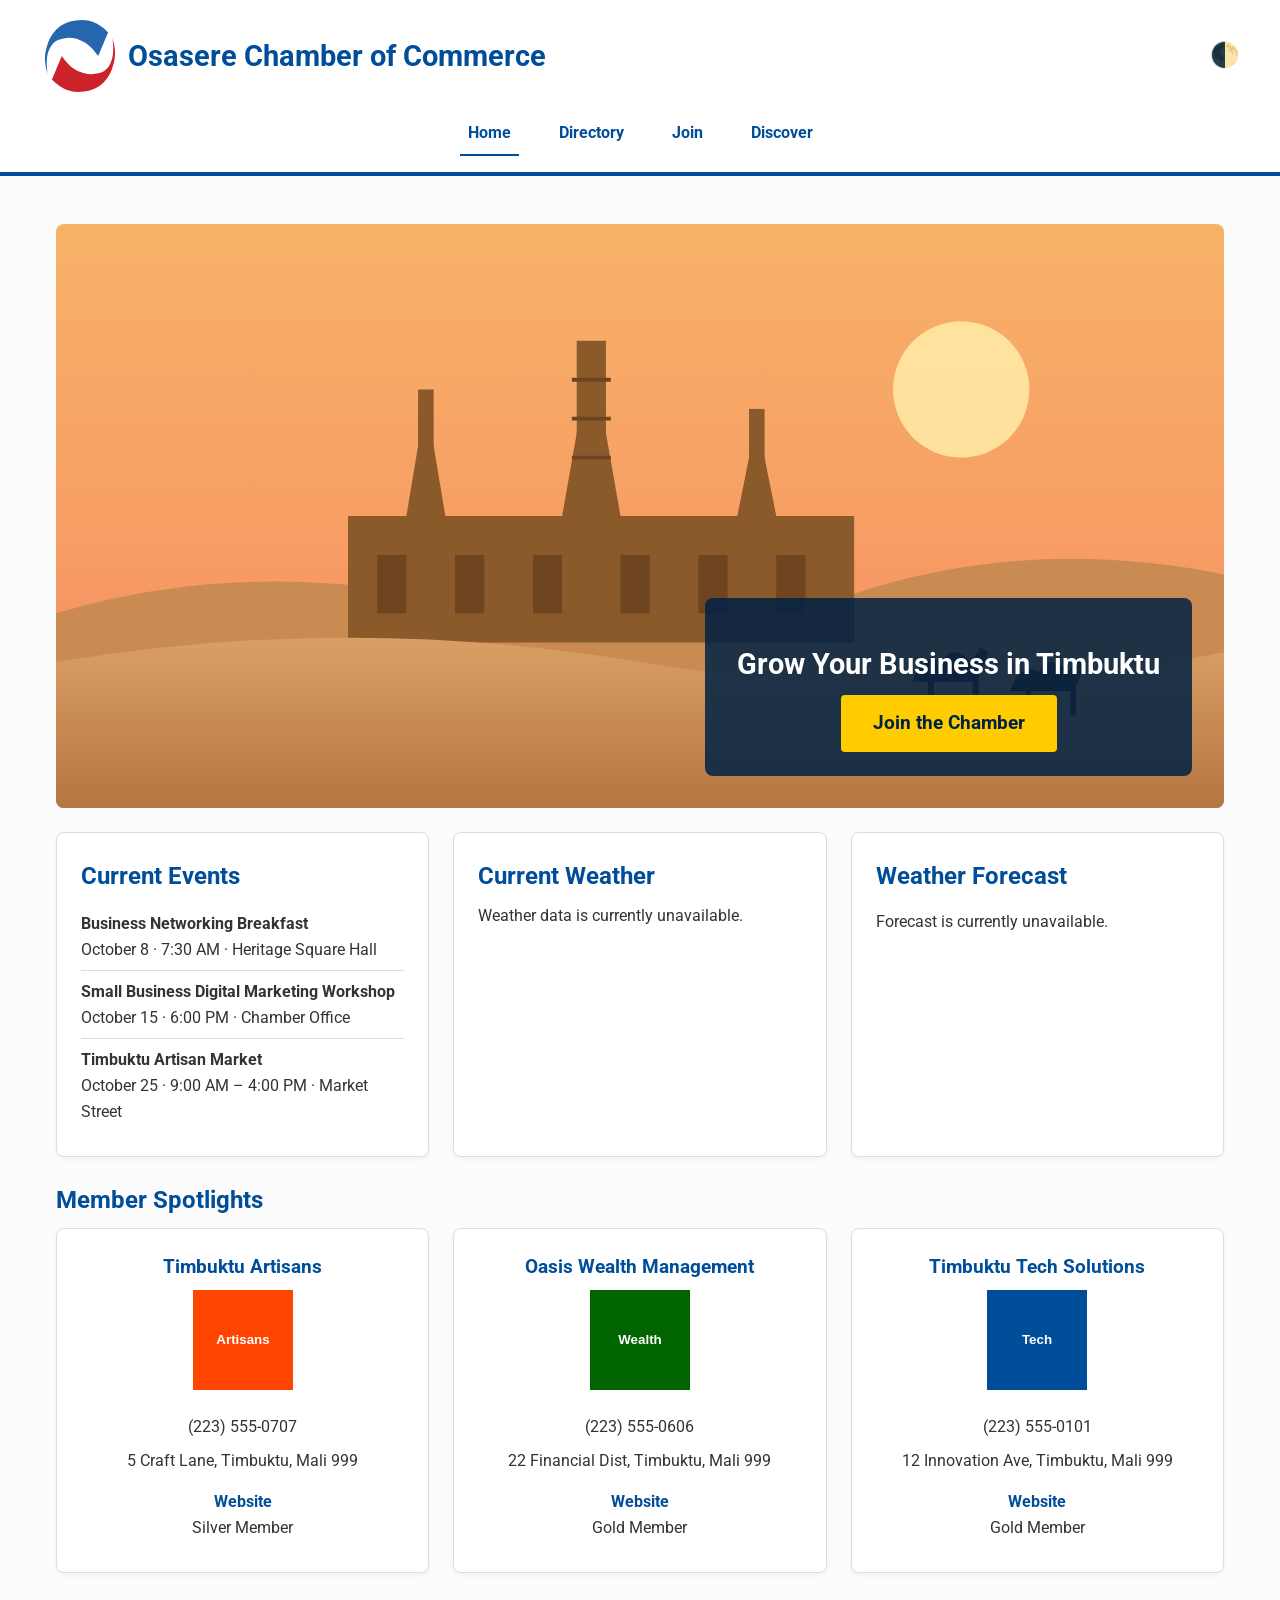
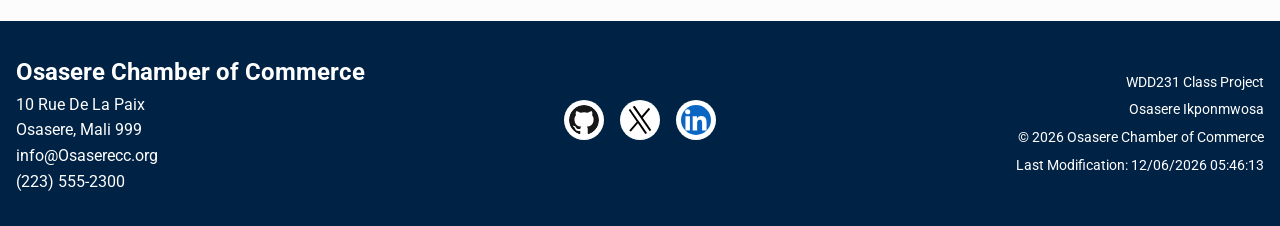
==== commit 1b5ab12f: "feat: add initial pages, styles, scripts, and assets for chamber of commerce project" ====
--- a/chamber/index.html
+++ b/chamber/index.html
@@ -1,128 +1,120 @@
 <!DOCTYPE html>
 <html lang="en">
-
 <head>
     <meta charset="UTF-8">
     <meta name="viewport" content="width=device-width, initial-scale=1.0">
-    <meta name="description"
-        content="Cityville Chamber of Commerce Home - Fostering networking and advocating on behalf of the community.">
+    <title>Chamber of Commerce - Home</title>
+    <meta name="description" content="The Osasere Chamber of Commerce connects Timbuktu businesses with events, local weather, and member spotlights. Join the chamber today.">
     <meta name="author" content="Osasere Ikponmwosa">
-    <title>Home | Cityville Chamber of Commerce</title>
-    <meta property="og:title" content="Home | Cityville Chamber of Commerce">
-    <meta property="og:description" content="Fostering networking and advocating on behalf of the community.">
-    <meta property="og:image" content="https://seregheik.github.io/wdd231/chamber/images/favicon.png">
+
+    <link rel="icon" href="../images/favicon.jpg" type="image/jpeg">
+
     <meta property="og:url" content="https://seregheik.github.io/wdd231/chamber/index.html">
     <meta property="og:type" content="website">
-    <link rel="icon" type="image/png" href="images/favicon.png">
+    <meta property="og:title" content="Osasere Chamber of Commerce">
+    <meta property="og:description" content="The Osasere Chamber of Commerce connects Timbuktu businesses with events, local weather, and member spotlights. Join the chamber today.">
+    <meta property="og:image" content="https://seregheik.github.io/wdd231/chamber/images/hero-timbuktu.svg">
+
     <link rel="preconnect" href="https://fonts.googleapis.com">
     <link rel="preconnect" href="https://fonts.gstatic.com" crossorigin>
-    <link href="https://fonts.googleapis.com/css2?family=Inter:wght@300;400;600;700&display=swap" rel="stylesheet">
+    <link href="https://fonts.googleapis.com/css2?family=Roboto:wght@400;700&display=swap" rel="stylesheet">
+
+    <link rel="preload" href="images/hero-timbuktu.svg" as="image" fetchpriority="high">
+
     <link rel="stylesheet" href="styles/normalize.css">
     <link rel="stylesheet" href="styles/small.css">
-    <link rel="stylesheet" href="styles/larger.css">
-    <script src="scripts/main.js" defer></script>
+    <link rel="stylesheet" href="styles/larger.css" media="screen and (min-width: 768px)">
+    <script src="scripts/common.js" defer></script>
     <script src="scripts/home.js" defer></script>
 </head>
-
 <body>
     <header>
-        <div class="header-inner">
-            <div class="logo-container">
-                <img src="images/favicon.png" alt="Cityville Chamber Logo">
-                <span class="site-name">Cityville Chamber</span>
+        <div class="header-container">
+            <div class="logo-box">
+                <img src="../images/chamber-of-commerce-1.svg" alt="Osasere Chamber of Commerce Logo" width="80" height="80">
+                <span class="site-name">Osasere Chamber of Commerce</span>
             </div>
-            <div class="header-controls">
+            <div class="header-actions">
                 <button id="theme-toggle" aria-label="Toggle Dark Mode">🌓</button>
-                <button id="menu" aria-label="Menu" aria-expanded="false">
-                    <span class="hamburger"></span>
-                    <span class="hamburger"></span>
-                    <span class="hamburger"></span>
-                </button>
+                <button id="hamburger" aria-label="Open Menu">☰</button>
             </div>
         </div>
-        <nav class="navigation">
-            <a href="index.html" class="active">Home</a>
-            <a href="discover.html">Discover</a>
-            <a href="directory.html">Directory</a>
-            <a href="join.html">Join</a>
+        <nav id="primary-nav">
+            <ul>
+                <li><a href="index.html" class="active">Home</a></li>
+                <li><a href="directory.html">Directory</a></li>
+                <li><a href="join.html">Join</a></li>
+                <li><a href="discover.html">Discover</a></li>
+            </ul>
         </nav>
     </header>
-    <main class="home-main">
+
+    <main class="home">
         <section class="hero">
-            <picture>
-                <source srcset="images/hero.png" media="(min-width: 768px)">
-                <img src="images/hero.png" alt="Cityville Downtown Aerial View" width="1200" height="675">
-            </picture>
-            <div class="hero-overlay">
-                <h2>Welcome to Cityville</h2>
-                <p>Empowering businesses to thrive and communities to grow.</p>
-                <a href="#" class="cta-button">Keynote Tickets</a>
+            <img src="images/hero-timbuktu.svg" alt="Illustration of a mud-brick mosque and a camel caravan in Timbuktu at sunset" width="1200" height="600" fetchpriority="high">
+            <div class="hero-content">
+                <h1>Grow Your Business in Timbuktu</h1>
+                <a href="join.html" class="cta-button">Join the Chamber</a>
             </div>
         </section>
-        <div class="home-grid">
-            <section class="events-card card">
-                <h3>Events</h3>
-                <ul class="event-list">
-                    <li>
-                        <strong>Business Luncheon</strong>
-                        <p>Oct 15, 2026 - 12:00 PM</p>
-                    </li>
-                    <li>
-                        <strong>Tech Mixer 2026</strong>
-                        <p>Oct 22, 2026 - 6:00 PM</p>
-                    </li>
-                    <li>
-                        <strong>Cityville Marathon Sponsor Drive</strong>
-                        <p>Nov 5, 2026 - 8:00 AM</p>
-                    </li>
-                </ul>
-            </section>
-            <section class="weather-card card">
-                <h3>Current Weather</h3>
-                <div class="weather-info">
-                    <div class="weather-icon">
-                        <span style="font-size: 3rem;">⛅</span>
-                        <p class="temp">75&deg; F</p>
-                    </div>
-                    <div class="weather-details">
-                        <p><strong>Party Cloudy</strong></p>
-                        <p>High: 85&deg;</p>
-                        <p>Low: 52&deg;</p>
-                        <p>Humidity: 34%</p>
-                        <p>Sunrise: 7:30am</p>
-                        <p>Sunset: 9:59pm</p>
-                    </div>
-                </div>
-            </section>
-            <section class="forecast-card card">
-                <h3>Weather Forecast</h3>
-                <ul class="forecast-list">
-                    <li>Today: <strong>90&deg;F</strong></li>
-                    <li>Wednesday: <strong>89&deg;F</strong></li>
-                    <li>Thursday: <strong>68&deg;F</strong></li>
-                </ul>
-            </section>
-            <div id="spotlight-container" class="spotlights">
+
+        <section class="card events">
+            <h2>Current Events</h2>
+            <ul>
+                <li>
+                    <h3>Business Networking Breakfast</h3>
+                    <p>October 8 · 7:30 AM · Heritage Square Hall</p>
+                </li>
+                <li>
+                    <h3>Small Business Digital Marketing Workshop</h3>
+                    <p>October 15 · 6:00 PM · Chamber Office</p>
+                </li>
+                <li>
+                    <h3>Timbuktu Artisan Market</h3>
+                    <p>October 25 · 9:00 AM – 4:00 PM · Market Street</p>
+                </li>
+            </ul>
+        </section>
+
+        <section class="card weather">
+            <h2>Current Weather</h2>
+            <div id="current-weather">
+                <p>Loading weather…</p>
             </div>
+        </section>
+
+        <section class="card forecast">
+            <h2>Weather Forecast</h2>
+            <ul id="forecast">
+                <li>Loading forecast…</li>
+            </ul>
+        </section>
+
+        <section class="spotlights">
+            <h2>Member Spotlights</h2>
+            <div id="spotlight-container"></div>
+        </section>
+    </main>
+
+    <footer>
+        <div class="footer-contact">
+            <h2>Osasere Chamber of Commerce</h2>
+            <p>10 Rue De La Paix</p>
+            <p>Osasere, Mali 999</p>
+            <p>info@Osaserecc.org</p>
+            <p>(223) 555-2300</p>
         </div>
-    </main>
-    <footer>
-        <div class="footer-content">
-            <div class="contact-info">
-                <p><strong>Cityville Chamber of Commerce</strong></p>
-                <p>123 Chamber Ave</p>
-                <p>Cityville, State 12345</p>
-                <p>Email: info@cityvillechamber.com</p>
-                <p>Phone: (555) 123-4567</p>
-            </div>
-            <div class="dev-info">
-                <p>Osasere Ikponmwosa</p>
-                <p>WDD 231 Web Frontend Development I</p>
-                <p>&copy; <span id="currentyear"></span> Cityville Chamber of Commerce</p>
-                <p id="lastModified"></p>
-            </div>
+        <div class="footer-social">
+            <a href="#"><img src="../images/github.svg" alt="YouTube" width="40" height="40"></a>
+            <a href="#"><img src="../images/twitter.svg" alt="Twitter" width="40" height="40"></a>
+            <a href="#"><img src="../images/linkedin.svg" alt="LinkedIn" width="40" height="40"></a>
+        </div>
+        <div class="footer-dev">
+            <p>WDD231 Class Project</p>
+            <p>Osasere Ikponmwosa</p>
+            <p>&copy; <span id="currentyear"></span> Osasere Chamber of Commerce</p>
+            <p>Last Modification: <span id="lastModified"></span></p>
         </div>
     </footer>
 </body>
-
-</html>+</html>
--- a/chamber/styles/small.css
+++ b/chamber/styles/small.css
@@ -1,422 +1,287 @@
 :root {
-  --bg-color: #0f172a;
-  --surface-color: #1e293b;
-  --surface-color-glass: rgba(30, 41, 59, 0.7);
-  --text-primary: #f8fafc;
-  --text-secondary: #94a3b8;
-  --accent-color: #38bdf8;
-  --accent-hover: #0ea5e9;
-  --border-color: rgba(255, 255, 255, 0.1);
-  --glass-shadow: 0 4px 30px rgba(0, 0, 0, 0.25);
-  --transition-speed: 0.3s;
-}
-body.light-mode {
-  --bg-color: #f1f5f9;
-  --surface-color: #ffffff;
-  --surface-color-glass: rgba(255, 255, 255, 0.7);
-  --text-primary: #0f172a;
-  --text-secondary: #475569;
-  --accent-color: #0284c7;
-  --accent-hover: #0369a1;
-  --border-color: rgba(0, 0, 0, 0.1);
-  --glass-shadow: 0 4px 30px rgba(0, 0, 0, 0.05);
-}
+    --primary-color: #004d99;
+    --secondary-color: #ffcc00;
+    --bg-color: #fcfcfc;
+    --text-color: #333333;
+    --header-bg: #ffffff;
+    --footer-bg: #002244;
+    --footer-text: #ffffff;
+}
+
 * {
-  box-sizing: border-box;
-}
+    box-sizing: border-box;
+    margin: 0;
+    padding: 0;
+}
+
 body {
-  font-family: "Inter", sans-serif;
-  background-color: var(--bg-color);
-  color: var(--text-primary);
-  margin: 0;
-  padding: 0;
-  display: flex;
-  flex-direction: column;
-  min-height: 100vh;
-  overflow-x: hidden;
-}
+    font-family: 'Roboto', Arial, sans-serif;
+    color: var(--text-color);
+    background-color: var(--bg-color);
+    line-height: 1.6;
+}
+
 header {
-  background: var(--surface-color-glass);
-  backdrop-filter: blur(10px);
-  -webkit-backdrop-filter: blur(10px);
-  border-bottom: 1px solid var(--border-color);
-  position: sticky;
-  top: 0;
-  z-index: 100;
-  display: flex;
-  flex-direction: column;
-}
-.header-inner {
-  display: flex;
-  align-items: center;
-  justify-content: space-between;
-  padding: 1rem;
-}
-.logo-container {
-  display: flex;
-  align-items: center;
-  gap: 0.75rem;
-}
-.logo-container img {
-  width: 40px;
-  height: 40px;
-  background-color: var(--surface-color);
-  padding: 4px;
-}
+    background-color: var(--header-bg);
+    padding: 1rem;
+    border-bottom: 4px solid var(--primary-color);
+}
+
+.header-container {
+    display: flex;
+    justify-content: space-between;
+    align-items: center;
+}
+
+.logo-box {
+    display: flex;
+    align-items: center;
+    gap: 0.5rem;
+}
+
 .site-name {
-  font-size: 1.25rem;
-  font-weight: 700;
-  letter-spacing: -0.5px;
-  color: var(--text-primary);
-}
-#menu {
-  background: none;
-  border: none;
-  cursor: pointer;
-  display: flex;
-  flex-direction: column;
-  gap: 5px;
-  padding: 0.5rem;
-}
-.hamburger {
-  display: block;
-  width: 25px;
-  height: 3px;
-  background-color: var(--text-primary);
-  transition: all var(--transition-speed) ease;
-}
-#menu.open .hamburger:nth-child(1) {
-  transform: translateY(8px) rotate(45deg);
-}
-#menu.open .hamburger:nth-child(2) {
-  opacity: 0;
-}
-#menu.open .hamburger:nth-child(3) {
-  transform: translateY(-8px) rotate(-45deg);
-}
-.navigation {
-  display: none;
-  flex-direction: column;
-  background-color: var(--surface-color);
-  border-bottom: 1px solid var(--border-color);
-}
-.navigation.open {
-  display: flex;
-  animation: slideDown 0.3s ease forwards;
-}
-@keyframes slideDown {
-  from {
-    opacity: 0;
-    transform: translateY(-10px);
-  }
-  to {
-    opacity: 1;
-    transform: translateY(0);
-  }
-}
-.navigation a {
-  padding: 1rem;
-  text-decoration: none;
-  color: var(--text-secondary);
-  font-weight: 600;
-  text-align: center;
-  border-top: 1px solid var(--border-color);
-  transition:
-    color var(--transition-speed),
-    background-color var(--transition-speed);
-}
-.navigation a:hover,
-.navigation a.active {
-  color: var(--accent-color);
-  background-color: rgba(56, 189, 248, 0.05);
-}
+    font-size: 1.2rem;
+    font-weight: bold;
+    color: var(--primary-color);
+}
+
+.header-actions button {
+    background: none;
+    border: none;
+    font-size: 1.5rem;
+    cursor: pointer;
+    margin-left: 0.5rem;
+    color: var(--primary-color);
+}
+
+#primary-nav ul {
+    list-style: none;
+    display: none;
+    flex-direction: column;
+    gap: 0.5rem;
+    margin-top: 1rem;
+    text-align: center;
+}
+
+#primary-nav ul.open {
+    display: flex;
+}
+
+#primary-nav a {
+    display: block;
+    padding: 0.8rem;
+    text-decoration: none;
+    color: var(--primary-color);
+    font-weight: bold;
+    background-color: #e6f0fa;
+    border-radius: 4px;
+}
+
+#primary-nav a.active, #primary-nav a:hover {
+    background-color: var(--primary-color);
+    color: #fff;
+}
+
 main {
-  flex: 1;
-  padding: 2rem 1rem;
-  max-width: 1200px;
-  margin: 0 auto;
-  width: 100%;
-}
-.page-title {
-  text-align: center;
-  font-size: 2rem;
-  margin-bottom: 2rem;
-  background: linear-gradient(90deg, #38bdf8, #a855f7);
-  -webkit-background-clip: text;
-  -webkit-text-fill-color: transparent;
-}
-.view-toggles {
-  display: flex;
-  justify-content: center;
-  gap: 1rem;
-  margin-bottom: 2rem;
-}
+    padding: 1rem;
+    min-height: 2000px;
+}
+
+.directory-header {
+    display: flex;
+    flex-direction: column;
+    align-items: center;
+    margin-bottom: 1rem;
+    gap: 1rem;
+}
+
+h1 {
+    color: var(--primary-color);
+}
+
 .view-toggles button {
-  background-color: var(--surface-color);
-  color: var(--text-secondary);
-  border: 1px solid var(--border-color);
-  padding: 0.5rem 1.5rem;
-  font-weight: 600;
-  cursor: pointer;
-  transition: all var(--transition-speed);
-}
-.view-toggles button:hover {
-  border-color: var(--accent-hover);
-  color: var(--text-primary);
-}
+    padding: 0.5rem 1rem;
+    margin-left: 0.5rem;
+    cursor: pointer;
+    background-color: #eee;
+    border: 1px solid #ccc;
+    border-radius: 4px;
+}
+
 .view-toggles button.active {
-  background-color: var(--accent-color);
-  color: #fff;
-  border-color: var(--accent-color);
-  box-shadow: 0 0 15px rgba(56, 189, 248, 0.2);
-}
-#members-container {
-  display: flex;
-  flex-direction: column;
-  gap: 1.5rem;
-}
-.member-card {
-  background: var(--surface-color-glass);
-  border: 1px solid var(--border-color);
-  padding: 1.5rem;
-  backdrop-filter: blur(10px);
-  box-shadow: var(--glass-shadow);
-  text-align: center;
-  transition:
-    transform var(--transition-speed),
-    box-shadow var(--transition-speed);
-  display: flex;
-  flex-direction: column;
-  align-items: center;
-  gap: 1rem;
-}
-.member-card:hover {
-  transform: translateY(-5px);
-  box-shadow: 0 8px 30px rgba(56, 189, 248, 0.15);
-  border-color: rgba(56, 189, 248, 0.3);
-}
-.member-card img {
-  width: 120px;
-  height: 120px;
-  object-fit: contain;
-  background: var(--surface-color);
-  padding: 10px;
-}
-.member-card h3 {
-  margin: 0;
-  font-size: 1.5rem;
-  color: var(--text-primary);
-}
-.member-card p {
-  margin: 0;
-  color: var(--text-secondary);
-  font-size: 0.9rem;
-  line-height: 1.5;
-}
-.member-card a {
-  display: inline-block;
-  margin-top: 0.5rem;
-  color: var(--accent-color);
-  text-decoration: none;
-  font-weight: 600;
-  border: 1px solid var(--accent-color);
-  padding: 0.5rem 1rem;
-  transition: all var(--transition-speed);
-}
-.member-card a:hover {
-  background: var(--accent-color);
-  color: #fff;
-}
-.member-level {
-  display: inline-block;
-  padding: 0.25rem 0.75rem;
-  font-size: 0.75rem;
-  font-weight: 700;
-  text-transform: uppercase;
-  letter-spacing: 1px;
-}
-.level-1 {
-  background: rgba(148, 163, 184, 0.2);
-  color: #94a3b8;
-}
-.level-2 {
-  background: rgba(56, 189, 248, 0.2);
-  color: #38bdf8;
-}
-.level-3 {
-  background: rgba(250, 204, 21, 0.2);
-  color: #facc15;
-}
-#members-container.list-view .member-card {
-  flex-direction: row;
-  text-align: left;
-  align-items: center;
-  padding: 1rem 1.5rem;
-}
-#members-container.list-view .member-card img {
-  width: 60px;
-  height: 60px;
-  padding: 5px;
-}
-#members-container.list-view .member-card h3 {
-  font-size: 1.25rem;
-  flex: 1;
-}
-#members-container.list-view .member-card p {
-  display: none;
-}
-#members-container.list-view .member-card .member-level {
-  display: none;
-}
-#members-container.list-view .member-card a {
-  margin: 0;
-  padding: 0.25rem 0.5rem;
-  font-size: 0.8rem;
-}
+    background-color: var(--primary-color);
+    color: #fff;
+    border-color: var(--primary-color);
+}
+
 footer {
-  background-color: var(--surface-color);
-  border-top: 1px solid var(--border-color);
-  padding: 2rem 1rem;
-  text-align: center;
-  color: var(--text-secondary);
-  font-size: 0.9rem;
-  display: flex;
-  flex-direction: column;
-  gap: 1rem;
-}
-.footer-content {
-  display: flex;
-  flex-direction: column;
-  gap: 1rem;
-}
-.contact-info p,
-.dev-info p {
-  margin: 0.25rem 0;
-}
-.dev-info {
-  margin-top: 1rem;
-  border-top: 1px solid var(--border-color);
-  padding-top: 1rem;
-}
-.header-controls {
-  display: flex;
-  align-items: center;
-  gap: 1rem;
-}
-#theme-toggle {
-  background: none;
-  border: none;
-  font-size: 1.5rem;
-  cursor: pointer;
-  padding: 0;
-  color: var(--text-primary);
-}
-.home-main {
-  max-width: 1200px;
-  margin: 0 auto;
-  padding: 0;
-}
+    background-color: var(--footer-bg);
+    color: var(--footer-text);
+    padding: 2rem 1rem;
+    display: flex;
+    flex-direction: column;
+    align-items: center;
+    text-align: center;
+    gap: 1.5rem;
+}
+
+.footer-social {
+    display: flex;
+    gap: 1rem;
+}
+
+.footer-social img {
+    background-color: #fff;
+    border-radius: 50%;
+    padding: 5px;
+}
+
+.footer-dev p {
+    font-size: 0.9rem;
+    margin: 0.3rem 0;
+}
+
+.grid-layout {
+    display: grid;
+    grid-template-columns: 1fr;
+    gap: 1.5rem;
+    margin-top: 2rem;
+}
+
+.list-layout {
+    display: flex;
+    flex-direction: column;
+    gap: 1rem;
+    margin-top: 2rem;
+}
+
+.member-card, .spotlight-card, .card {
+    background-color: #fff;
+    border: 1px solid #ddd;
+    border-radius: 8px;
+    padding: 1.5rem;
+    box-shadow: 0 2px 5px rgba(0,0,0,0.05);
+}
+
+.member-card, .spotlight-card {
+    text-align: center;
+}
+
+.member-card img, .spotlight-card img {
+    max-width: 100px;
+    height: auto;
+    margin-bottom: 1rem;
+}
+
+.member-card h2, .spotlight-card h3, .card h2, .spotlights h2 {
+    color: var(--primary-color);
+    margin-bottom: 0.5rem;
+}
+
+.member-card p, .spotlight-card p {
+    margin-bottom: 0.5rem;
+}
+
+.member-card a, .spotlight-card a {
+    display: inline-block;
+    margin-top: 0.5rem;
+    color: var(--primary-color);
+    text-decoration: none;
+    font-weight: bold;
+}
+
+.member-card a:hover, .spotlight-card a:hover {
+    text-decoration: underline;
+}
+
+/* ---------- Home page ---------- */
+
+main.home {
+    min-height: auto;
+    display: grid;
+    grid-template-columns: 1fr;
+    gap: 1.5rem;
+}
+
 .hero {
-  position: relative;
-  width: 100%;
-  max-height: 500px;
-  overflow: hidden;
-  display: flex;
-  align-items: center;
-  justify-content: center;
-}
+    position: relative;
+}
+
 .hero img {
-  width: 100%;
-  height: 100%;
-  object-fit: cover;
-  display: block;
-}
-.hero-overlay {
-  position: absolute;
-  background: rgba(0, 0, 0, 0.5);
-  padding: 2rem;
-  text-align: center;
-  color: #fff;
-  backdrop-filter: blur(5px);
-  -webkit-backdrop-filter: blur(5px);
-  max-width: 90%;
-}
-.hero-overlay h2 {
-  font-size: 2rem;
-  margin: 0 0 1rem 0;
-}
+    display: block;
+    width: 100%;
+    height: auto;
+    border-radius: 8px;
+}
+
+.hero-content {
+    position: absolute;
+    right: 1rem;
+    bottom: 1rem;
+    left: 1rem;
+    padding: 0.75rem;
+    background-color: rgba(0, 34, 68, 0.85);
+    border-radius: 8px;
+    text-align: center;
+}
+
+.hero h1 {
+    color: #fff;
+    font-size: 1.2rem;
+    margin-bottom: 0.5rem;
+}
+
 .cta-button {
-  display: inline-block;
-  background-color: var(--accent-color);
-  color: #fff;
-  padding: 0.75rem 1.5rem;
-  text-decoration: none;
-  font-weight: 700;
-  margin-top: 1rem;
-  transition: background-color var(--transition-speed);
-}
+    display: inline-block;
+    padding: 0.6rem 1.25rem;
+    background-color: var(--secondary-color);
+    color: #002244;
+    font-weight: bold;
+    text-decoration: none;
+    border-radius: 4px;
+}
+
 .cta-button:hover {
-  background-color: var(--accent-hover);
-}
-.home-grid {
-  padding: 2rem 1rem;
-  display: flex;
-  flex-direction: column;
-  gap: 1.5rem;
-}
-.card {
-  background: var(--surface-color-glass);
-  border: 1px solid var(--border-color);
-  padding: 1.5rem;
-  box-shadow: var(--glass-shadow);
-  color: var(--text-primary);
-}
-.card h3 {
-  margin-top: 0;
-  margin-bottom: 1rem;
-  border-bottom: 2px solid var(--accent-color);
-  display: inline-block;
-  padding-bottom: 0.25rem;
-}
-.event-list,
-.forecast-list {
-  list-style: none;
-  padding: 0;
-  margin: 0;
-}
-.event-list li,
-.forecast-list li {
-  padding: 0.75rem 0;
-  border-bottom: 1px solid var(--border-color);
-}
-.event-list li:last-child,
-.forecast-list li:last-child {
-  border-bottom: none;
-}
-.event-list p {
-  margin: 0.25rem 0 0 0;
-  color: var(--text-secondary);
-  font-size: 0.9rem;
-}
-.weather-info {
-  display: flex;
-  align-items: center;
-  gap: 2rem;
-}
-.weather-icon {
-  text-align: center;
-}
-.weather-icon .temp {
-  font-size: 1.5rem;
-  font-weight: 700;
-  margin: 0.5rem 0 0 0;
-}
-.weather-details p {
-  margin: 0.25rem 0;
-  font-size: 0.9rem;
-}
-.spotlights {
-  display: flex;
-  flex-direction: column;
-  gap: 1.5rem;
-}
+    background-color: #fff;
+}
+
+.card ul {
+    list-style: none;
+}
+
+.events li {
+    padding: 0.5rem 0;
+    border-bottom: 1px solid #ddd;
+}
+
+.events li:last-child {
+    border-bottom: none;
+}
+
+.events h3 {
+    font-size: 1rem;
+}
+
+#current-weather {
+    display: flex;
+    align-items: center;
+    gap: 1rem;
+}
+
+#current-weather .temp {
+    font-size: 1.8rem;
+}
+
+#forecast li {
+    padding: 0.4rem 0;
+}
+
+#spotlight-container {
+    display: grid;
+    grid-template-columns: 1fr;
+    gap: 1.5rem;
+}
+
+.list-layout .member-card {
+    text-align: left;
+}
--- a/chamber/styles/larger.css
+++ b/chamber/styles/larger.css
@@ -1,121 +1,123 @@
 @media (min-width: 768px) {
-  .header-inner {
-    padding: 1rem 2rem;
-  }
-  #menu {
-    display: none;
-  }
-  header {
-    flex-direction: row;
-    align-items: center;
-    justify-content: space-between;
-    padding: 0 2rem;
-  }
-  .navigation {
-    display: flex;
-    flex-direction: row;
-    background: none;
-    border: none;
-  }
-  .navigation a {
-    border: none;
-    padding: 1.5rem 1rem;
-    position: relative;
-  }
-  .navigation a::after {
-    content: "";
-    position: absolute;
-    bottom: 0;
-    left: 50%;
-    transform: translateX(-50%);
-    width: 0;
-    height: 3px;
-    background-color: var(--accent-color);
-    transition: width var(--transition-speed);
-  }
-  .navigation a:hover::after,
-  .navigation a.active::after {
-    width: 80%;
-  }
-  .navigation a:hover,
-  .navigation a.active {
-    background-color: transparent;
-  }
-  main {
-    padding: 3rem 2rem;
-  }
-  .page-title {
-    font-size: 3rem;
-  }
-  #members-container:not(.list-view) {
-    display: grid;
-    grid-template-columns: repeat(auto-fill, minmax(300px, 1fr));
-    gap: 2rem;
-  }
-  #members-container.list-view .member-card {
-    display: grid;
-    grid-template-columns: 80px 2fr 3fr 2fr auto;
-    gap: 1.5rem;
-    padding: 1rem 2rem;
-  }
-  #members-container.list-view .member-card p {
-    display: block;
-  }
-  #members-container.list-view .member-card p.desc {
-    display: none;
-  }
-  #members-container.list-view .member-card .member-level {
-    display: inline-block;
-  }
-  .footer-content {
-    flex-direction: row;
-    justify-content: space-around;
-    align-items: center;
-    max-width: 1200px;
-    margin: 0 auto;
-  }
-  .dev-info {
-    margin-top: 0;
-    border-top: none;
-    padding-top: 0;
-    border-left: 1px solid var(--border-color);
-    padding-left: 2rem;
-    text-align: left;
-  }
-  .contact-info {
-    text-align: right;
-    padding-right: 2rem;
-  }
-  .home-main {
-    padding: 0;
-  }
-  .home-grid {
-    display: grid;
-    grid-template-columns: 1fr 1fr;
-    grid-template-areas:
-      "events weather"
-      "events forecast"
-      "spotlights spotlights";
-    gap: 2rem;
-    padding: 3rem 2rem;
-  }
-  .events-card {
-    grid-area: events;
-  }
-  .weather-card {
-    grid-area: weather;
-  }
-  .forecast-card {
-    grid-area: forecast;
-  }
-  .spotlights {
-    grid-area: spotlights;
-    flex-direction: row;
-    flex-wrap: wrap;
-    justify-content: space-between;
-  }
-  .spotlight-card {
-    flex: 1 1 calc(33.333% - 2rem);
-    min-width: 250px;
-  }
+    .header-container {
+        max-width: 1200px;
+        margin: 0 auto;
+    }
+
+    .site-name {
+        font-size: 1.8rem;
+    }
+
+    #hamburger {
+        display: none;
+    }
+
+    #primary-nav ul {
+        display: flex;
+        flex-direction: row;
+        justify-content: center;
+        gap: 2rem;
+        margin-top: 1rem;
+    }
+
+    #primary-nav a {
+        background-color: transparent;
+        padding: 0.5rem;
+        border-radius: 0;
+        border-bottom: 2px solid transparent;
+    }
+
+    #primary-nav a:hover, #primary-nav a.active {
+        background-color: transparent;
+        color: var(--primary-color);
+        border-bottom: 2px solid var(--primary-color);
+    }
+
+    main {
+        max-width: 1200px;
+        margin: 2rem auto;
+        min-height: 60vh;
+    }
+
+    .directory-header {
+        flex-direction: row;
+        justify-content: space-between;
+    }
+
+    footer {
+        flex-direction: row;
+        justify-content: space-between;
+        text-align: left;
+    }
+
+    .footer-contact, .footer-social, .footer-dev {
+        flex: 1;
+        min-width: 250px;
+    }
+
+    .footer-social {
+        justify-content: center;
+    }
+    
+    .footer-dev {
+        text-align: right;
+    }
+
+    .grid-layout {
+        grid-template-columns: repeat(auto-fit, minmax(300px, 1fr));
+    }
+
+    .list-layout .member-card {
+        flex-direction: row;
+        display: flex;
+        align-items: center;
+        gap: 2rem;
+        padding: 1rem 2rem;
+    }
+
+    .list-layout .member-card img {
+        margin-bottom: 0;
+        width: 80px;
+    }
+
+    .list-layout .member-card h2 {
+        flex: 1;
+        margin-bottom: 0;
+    }
+
+    .list-layout .member-card p, .list-layout .member-card a {
+        margin-bottom: 0;
+        margin-top: 0;
+        margin-right: 1.5rem;
+    }
+
+    /* ---------- Home page ---------- */
+
+    main.home {
+        grid-template-columns: repeat(3, 1fr);
+    }
+
+    .hero, .spotlights {
+        grid-column: 1 / -1;
+    }
+
+    .hero-content {
+        left: auto;
+        right: 2rem;
+        bottom: 2rem;
+        padding: 1.5rem 2rem;
+    }
+
+    .hero h1 {
+        font-size: 1.8rem;
+    }
+
+    .cta-button {
+        font-size: 1.2rem;
+        padding: 0.8rem 2rem;
+    }
+
+    #spotlight-container {
+        grid-template-columns: repeat(3, 1fr);
+    }
 }
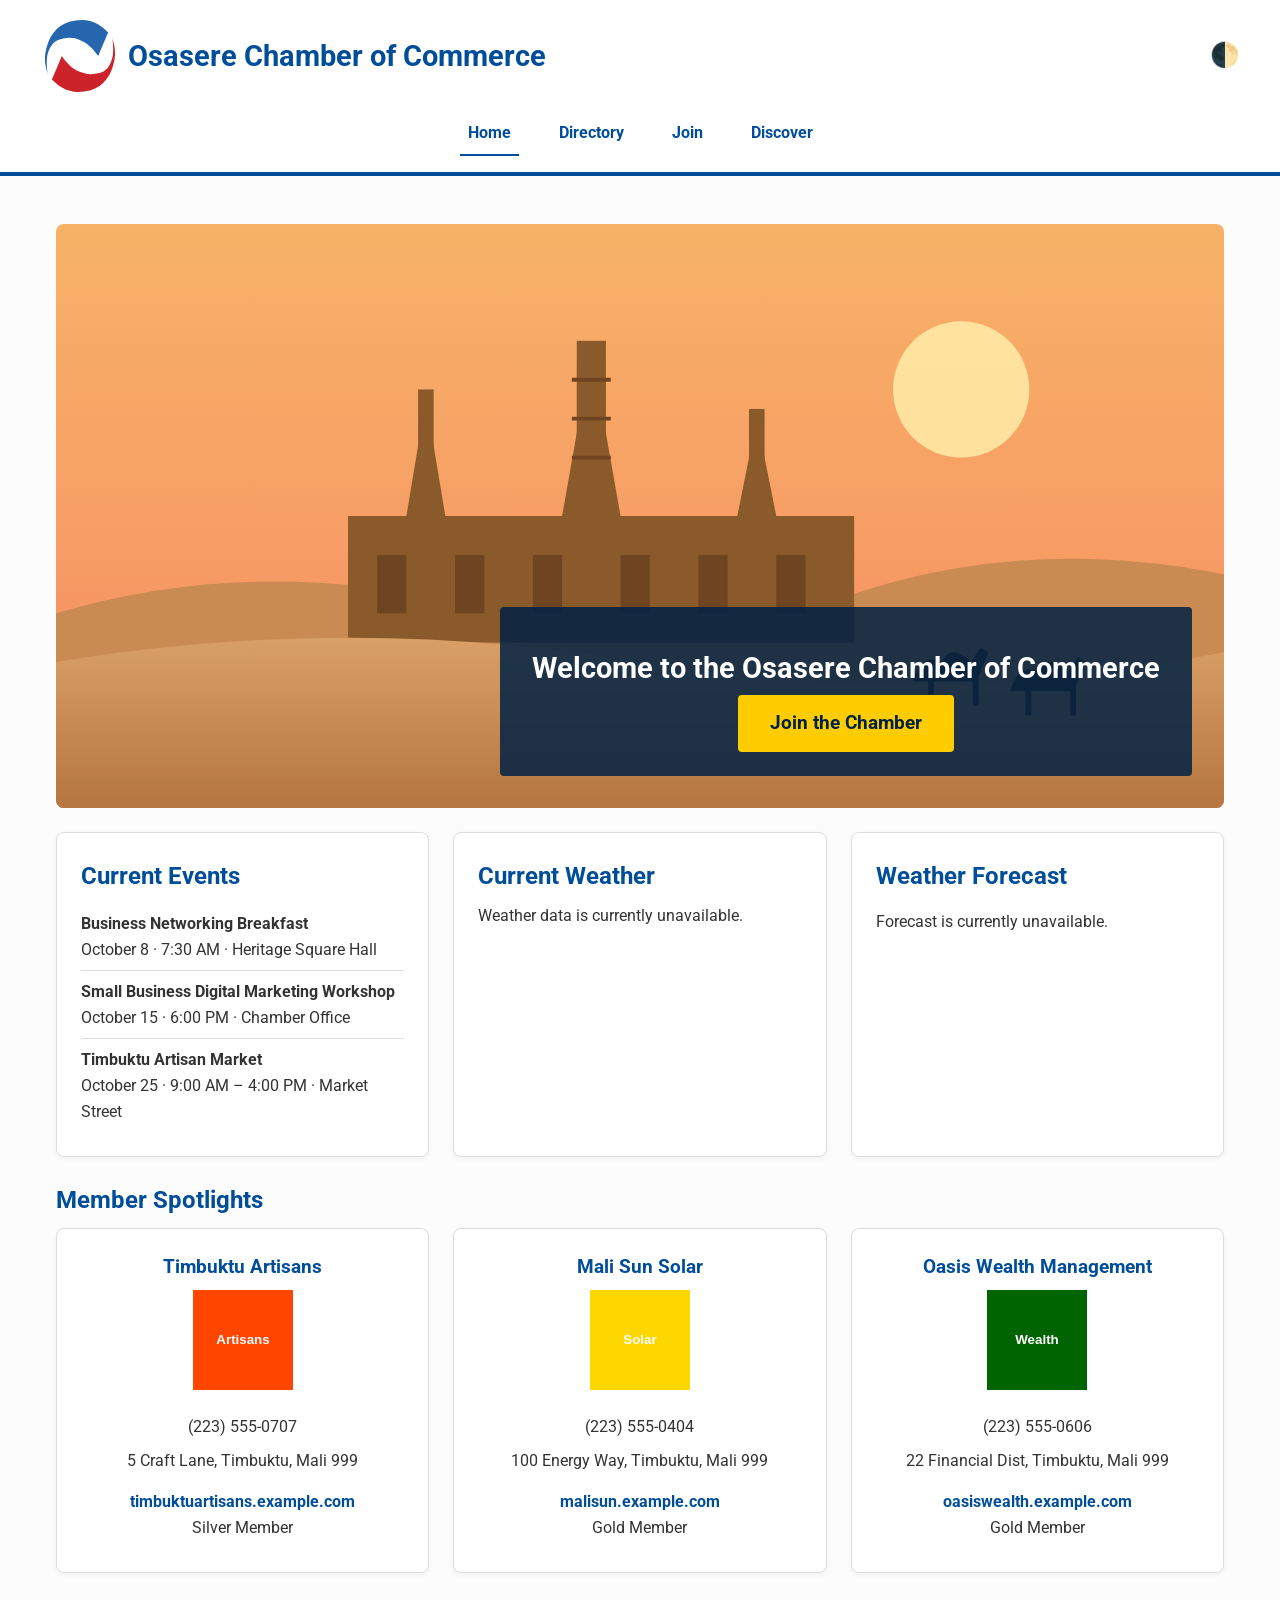
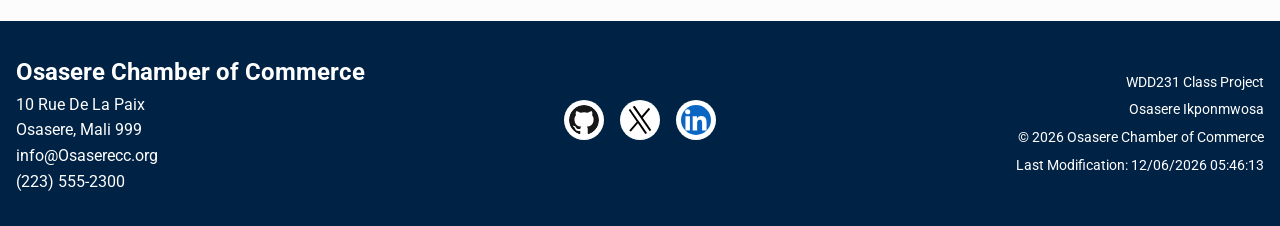
==== commit 3d1a095a: "feat: add chamber of commerce index, directory, styles, and home script" ====
--- a/chamber/index.html
+++ b/chamber/index.html
@@ -3,15 +3,15 @@
 <head>
     <meta charset="UTF-8">
     <meta name="viewport" content="width=device-width, initial-scale=1.0">
-    <title>Chamber of Commerce - Home</title>
+    <title>Osasere Chamber of Commerce - Home</title>
     <meta name="description" content="The Osasere Chamber of Commerce connects Timbuktu businesses with events, local weather, and member spotlights. Join the chamber today.">
     <meta name="author" content="Osasere Ikponmwosa">
 
-    <link rel="icon" href="../images/favicon.jpg" type="image/jpeg">
+    <link rel="icon" href="images/favicon.png" type="image/png">
 
     <meta property="og:url" content="https://seregheik.github.io/wdd231/chamber/index.html">
     <meta property="og:type" content="website">
-    <meta property="og:title" content="Osasere Chamber of Commerce">
+    <meta property="og:title" content="Osasere Chamber of Commerce | Timbuktu Business Hub">
     <meta property="og:description" content="The Osasere Chamber of Commerce connects Timbuktu businesses with events, local weather, and member spotlights. Join the chamber today.">
     <meta property="og:image" content="https://seregheik.github.io/wdd231/chamber/images/hero-timbuktu.svg">
 
@@ -53,7 +53,7 @@
         <section class="hero">
             <img src="images/hero-timbuktu.svg" alt="Illustration of a mud-brick mosque and a camel caravan in Timbuktu at sunset" width="1200" height="600" fetchpriority="high">
             <div class="hero-content">
-                <h1>Grow Your Business in Timbuktu</h1>
+                <h1>Welcome to the Osasere Chamber of Commerce</h1>
                 <a href="join.html" class="cta-button">Join the Chamber</a>
             </div>
         </section>
@@ -105,9 +105,9 @@
             <p>(223) 555-2300</p>
         </div>
         <div class="footer-social">
-            <a href="#"><img src="../images/github.svg" alt="YouTube" width="40" height="40"></a>
-            <a href="#"><img src="../images/twitter.svg" alt="Twitter" width="40" height="40"></a>
-            <a href="#"><img src="../images/linkedin.svg" alt="LinkedIn" width="40" height="40"></a>
+            <a href="https://github.com/"><img src="../images/github.svg" alt="GitHub" width="40" height="40"></a>
+            <a href="https://x.com/"><img src="../images/twitter.svg" alt="Twitter" width="40" height="40"></a>
+            <a href="https://www.linkedin.com/"><img src="../images/linkedin.svg" alt="LinkedIn" width="40" height="40"></a>
         </div>
         <div class="footer-dev">
             <p>WDD231 Class Project</p>
--- a/chamber/styles/small.css
+++ b/chamber/styles/small.css
@@ -184,6 +184,7 @@
 
 .member-card a, .spotlight-card a {
     display: inline-block;
+    overflow-wrap: anywhere;
     margin-top: 0.5rem;
     color: var(--primary-color);
     text-decoration: none;
@@ -211,29 +212,32 @@
     display: block;
     width: 100%;
     height: auto;
+    min-height: 260px;
+    object-fit: cover;
     border-radius: 8px;
 }
 
 .hero-content {
     position: absolute;
-    right: 1rem;
-    bottom: 1rem;
-    left: 1rem;
-    padding: 0.75rem;
+    right: 0.75rem;
+    bottom: 0.75rem;
+    left: 0.75rem;
+    padding: 0.5rem;
     background-color: rgba(0, 34, 68, 0.85);
-    border-radius: 8px;
+    border-radius: 4px;
     text-align: center;
 }
 
 .hero h1 {
     color: #fff;
-    font-size: 1.2rem;
+    font-size: 1rem;
+    line-height: 1.3;
     margin-bottom: 0.5rem;
 }
 
 .cta-button {
     display: inline-block;
-    padding: 0.6rem 1.25rem;
+    padding: 0.5rem 1.25rem;
     background-color: var(--secondary-color);
     color: #002244;
     font-weight: bold;
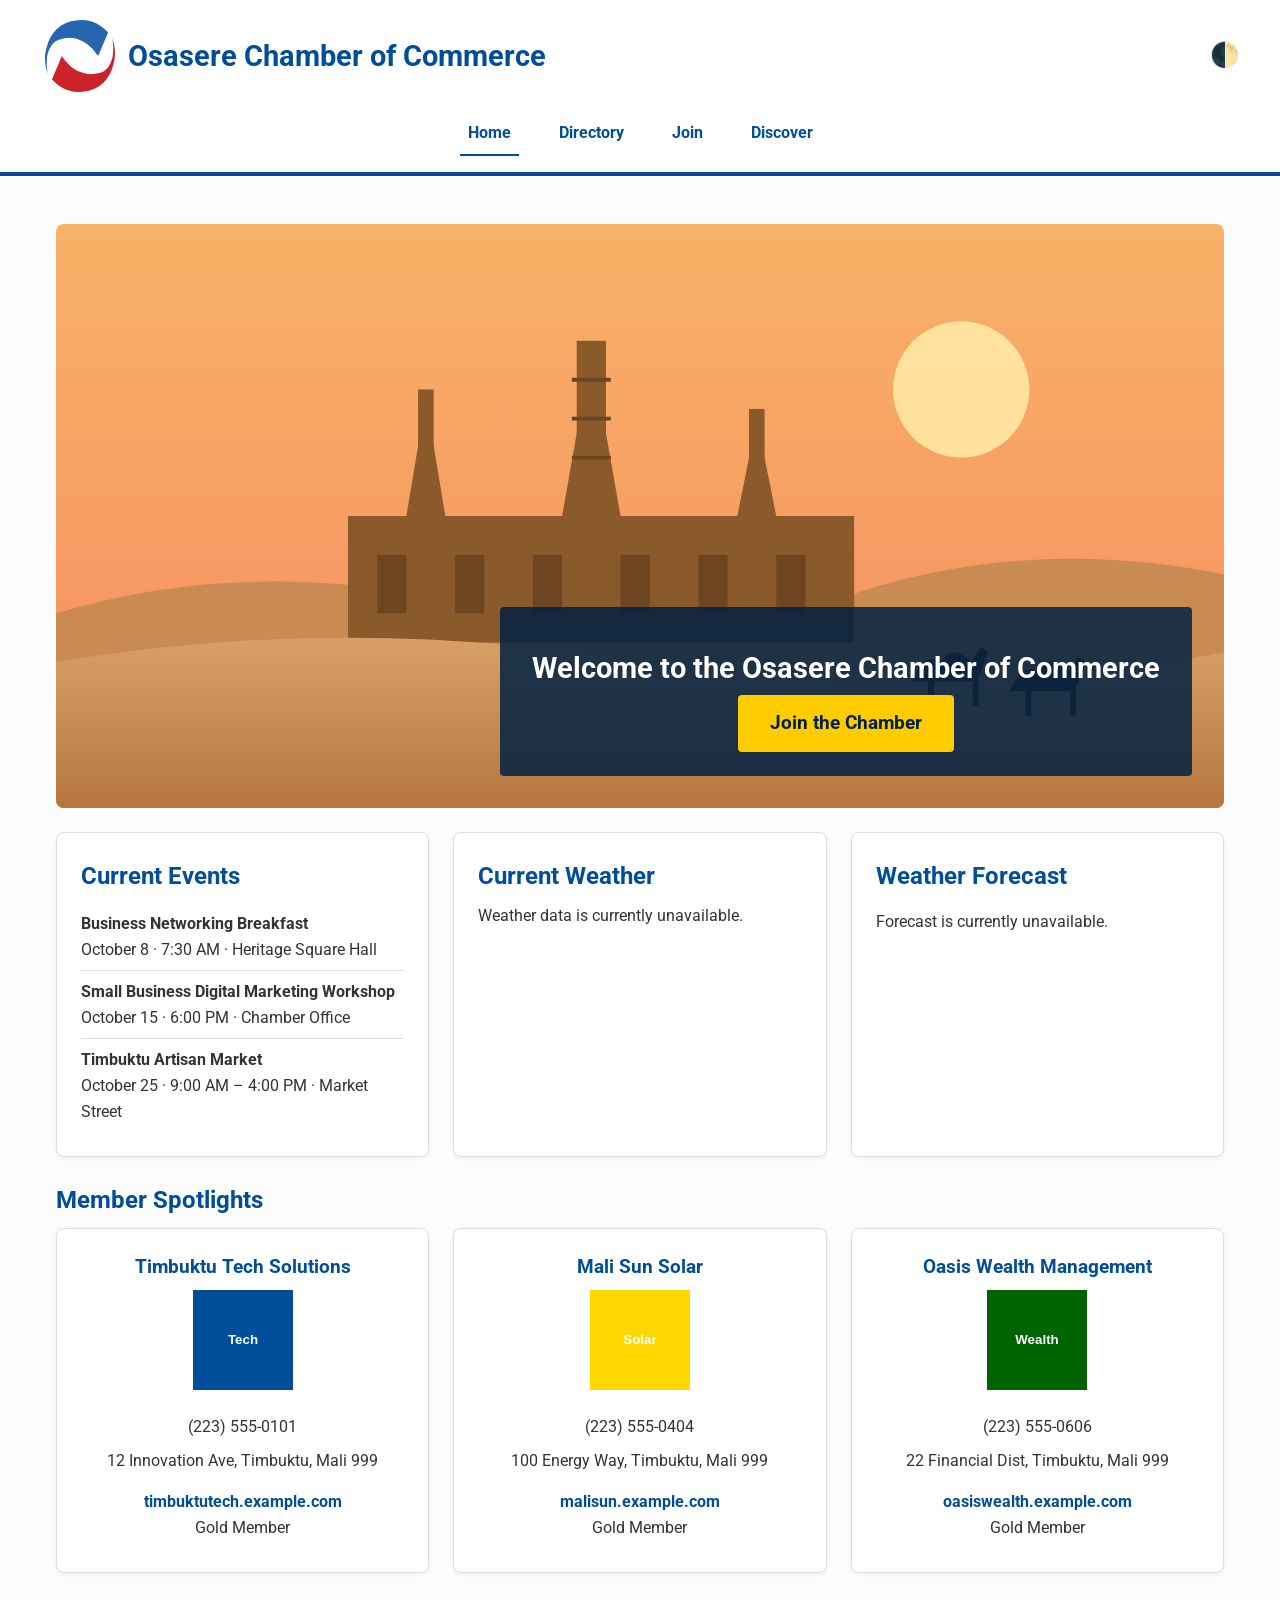
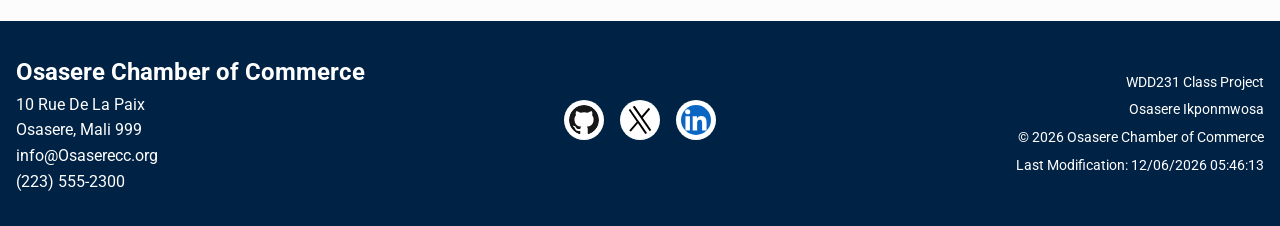
==== commit cb7ff5ef: "feat: add home page for Osasere Chamber of Commerce" ====
--- a/chamber/index.html
+++ b/chamber/index.html
@@ -117,4 +117,4 @@
         </div>
     </footer>
 </body>
-</html>
+</html>
--- a/chamber/styles/small.css
+++ b/chamber/styles/small.css
@@ -84,6 +84,11 @@
 
 main {
     padding: 1rem;
+    min-height: 60vh;
+}
+
+/* Reserve space for the dynamically loaded directory cards to avoid layout shift */
+#members-container {
     min-height: 2000px;
 }
 
@@ -198,7 +203,6 @@
 /* ---------- Home page ---------- */
 
 main.home {
-    min-height: auto;
     display: grid;
     grid-template-columns: 1fr;
     gap: 1.5rem;
@@ -289,3 +293,358 @@
 .list-layout .member-card {
     text-align: left;
 }
+
+/* ---------- Join page ---------- */
+
+main.join {
+    display: grid;
+    grid-template-columns: 1fr;
+    gap: 1.5rem;
+}
+
+.join-form {
+    border-radius: 4px;
+}
+
+.form-note {
+    font-size: 0.9rem;
+    margin-bottom: 1rem;
+}
+
+.join-form form label {
+    display: block;
+    margin-bottom: 1rem;
+    font-weight: bold;
+    color: var(--primary-color);
+}
+
+.join-form input,
+.join-form select,
+.join-form textarea {
+    display: block;
+    width: 100%;
+    margin-top: 0.25rem;
+    padding: 0.6rem;
+    font: inherit;
+    font-weight: normal;
+    color: var(--text-color);
+    background-color: #fff;
+    border: 1px solid #767676;
+    border-radius: 4px;
+}
+
+.join-form input:focus,
+.join-form select:focus,
+.join-form textarea:focus {
+    outline: 3px solid var(--secondary-color);
+    border-color: var(--primary-color);
+}
+
+.submit-button {
+    width: 100%;
+    padding: 0.8rem;
+    font: inherit;
+    font-weight: bold;
+    color: #fff;
+    background-color: var(--primary-color);
+    border: none;
+    border-radius: 4px;
+    cursor: pointer;
+}
+
+.submit-button:hover {
+    background-color: var(--footer-bg);
+}
+
+.membership-levels {
+    display: grid;
+    gap: 1rem;
+}
+
+.membership-levels h2 {
+    color: var(--primary-color);
+}
+
+.membership-card {
+    background-color: #fff;
+    border: 1px solid #ddd;
+    border-left: 8px solid var(--primary-color);
+    border-radius: 4px;
+    padding: 1rem 1.5rem;
+    box-shadow: 0 2px 5px rgba(0,0,0,0.05);
+    animation: card-enter 0.8s ease-out both;
+}
+
+.membership-card.np { border-left-color: #2e7d32; }
+.membership-card.bronze { border-left-color: #a0522d; animation-delay: 0.2s; }
+.membership-card.silver { border-left-color: #8a8a8a; animation-delay: 0.4s; }
+.membership-card.gold { border-left-color: #d4a017; animation-delay: 0.6s; }
+
+.membership-card h3 {
+    color: var(--primary-color);
+}
+
+.membership-card a {
+    color: var(--primary-color);
+    font-weight: bold;
+}
+
+@keyframes card-enter {
+    from {
+        opacity: 0;
+        transform: translateX(40px);
+    }
+    to {
+        opacity: 1;
+        transform: translateX(0);
+    }
+}
+
+@media (prefers-reduced-motion: reduce) {
+    .membership-card {
+        animation: none;
+    }
+}
+
+dialog {
+    width: min(90vw, 480px);
+    margin: auto;
+    padding: 1.5rem;
+    color: var(--text-color);
+    border: none;
+    border-top: 6px solid var(--primary-color);
+    border-radius: 4px;
+    box-shadow: 0 10px 30px rgba(0,0,0,0.3);
+}
+
+dialog::backdrop {
+    background-color: rgba(0, 0, 0, 0.6);
+}
+
+dialog h3 {
+    color: var(--primary-color);
+}
+
+dialog .price {
+    font-weight: bold;
+    margin-bottom: 0.5rem;
+}
+
+dialog ul {
+    margin: 0 0 1rem 1.25rem;
+}
+
+.close-modal {
+    padding: 0.5rem 1.25rem;
+    font: inherit;
+    color: #fff;
+    background-color: var(--primary-color);
+    border: none;
+    border-radius: 4px;
+    cursor: pointer;
+}
+
+/* ---------- Discover page ---------- */
+
+.visit-message {
+    margin: 1rem 0;
+    padding: 1rem;
+    font-weight: bold;
+    background-color: #e6f0fa;
+    border-left: 6px solid var(--primary-color);
+    border-radius: 4px;
+}
+
+.places {
+    display: grid;
+    gap: 1.5rem;
+    grid-template-areas:
+        "p1"
+        "p2"
+        "p3"
+        "p4"
+        "p5"
+        "p6"
+        "p7"
+        "p8";
+}
+
+.place1 { grid-area: p1; }
+.place2 { grid-area: p2; }
+.place3 { grid-area: p3; }
+.place4 { grid-area: p4; }
+.place5 { grid-area: p5; }
+.place6 { grid-area: p6; }
+.place7 { grid-area: p7; }
+.place8 { grid-area: p8; }
+
+.place-card {
+    display: grid;
+    grid-template-areas:
+        "title"
+        "photo"
+        "address"
+        "description"
+        "button";
+    align-content: start;
+    gap: 0.5rem;
+    padding: 1.25rem;
+    background-color: #fff;
+    border: 1px solid #ddd;
+    border-radius: 4px;
+    box-shadow: 0 2px 5px rgba(0,0,0,0.05);
+}
+
+.place-card h2 {
+    grid-area: title;
+    color: var(--primary-color);
+    font-size: 1.3rem;
+}
+
+.place-card figure {
+    grid-area: photo;
+    max-width: 300px;
+    margin: 0 auto;
+    overflow: hidden;
+    border-radius: 4px;
+}
+
+.place-card img {
+    display: block;
+    width: 100%;
+    height: auto;
+}
+
+.place-card address {
+    grid-area: address;
+    font-size: 0.9rem;
+}
+
+.place-card p {
+    grid-area: description;
+}
+
+.place-card button {
+    grid-area: button;
+    justify-self: start;
+    padding: 0.5rem 1.25rem;
+    font: inherit;
+    font-weight: bold;
+    color: #fff;
+    background-color: var(--primary-color);
+    border: none;
+    border-radius: 4px;
+    cursor: pointer;
+}
+
+.place-card button:hover {
+    background-color: var(--footer-bg);
+}
+
+.photo-credits {
+    margin-top: 2rem;
+    font-size: 0.9rem;
+}
+
+.photo-credits h2 {
+    color: var(--primary-color);
+}
+
+.photo-credits ul {
+    margin-left: 1.25rem;
+}
+
+.photo-credits a {
+    color: var(--primary-color);
+}
+
+/* Medium screens: two columns, first and last cards span the full width */
+@media (min-width: 641px) {
+    .places {
+        grid-template-columns: 1fr 1fr;
+        grid-template-areas:
+            "p1 p1"
+            "p2 p3"
+            "p4 p5"
+            "p6 p7"
+            "p8 p8";
+    }
+
+    .place1, .place8 {
+        grid-template-columns: 300px 1fr;
+        grid-template-areas:
+            "photo title"
+            "photo address"
+            "photo description"
+            "photo button";
+        column-gap: 1.5rem;
+    }
+
+    .place1 figure, .place8 figure {
+        margin: 0;
+    }
+
+    /* Image hover effect (not applied on mobile) */
+    .place-card img {
+        transition: transform 0.4s ease, filter 0.4s ease;
+    }
+
+    .place-card figure:hover img {
+        transform: scale(1.1);
+        filter: saturate(1.4) brightness(1.05);
+    }
+}
+
+/* Large screens: three columns, featured first card spans two columns */
+@media (min-width: 1025px) {
+    .places {
+        grid-template-columns: repeat(3, 1fr);
+        grid-template-areas:
+            "p1 p1 p2"
+            "p3 p4 p5"
+            "p6 p7 p8";
+    }
+
+    .place8 {
+        grid-template-columns: 1fr;
+        grid-template-areas:
+            "title"
+            "photo"
+            "address"
+            "description"
+            "button";
+    }
+
+    .place8 figure {
+        margin: 0 auto;
+    }
+}
+
+/* ---------- Thank you page ---------- */
+
+main.thankyou .card {
+    max-width: 700px;
+    margin: 0 auto;
+}
+
+main.thankyou h2 {
+    color: var(--primary-color);
+    margin: 1.5rem 0 0.5rem;
+}
+
+#application-details {
+    display: grid;
+    grid-template-columns: 1fr;
+    margin-bottom: 1.5rem;
+}
+
+#application-details dt {
+    font-weight: bold;
+    margin-top: 0.75rem;
+}
+
+#application-details dd {
+    padding-bottom: 0.5rem;
+    border-bottom: 1px solid #ddd;
+    overflow-wrap: anywhere;
+}
--- a/chamber/styles/larger.css
+++ b/chamber/styles/larger.css
@@ -120,4 +120,40 @@
     #spotlight-container {
         grid-template-columns: repeat(3, 1fr);
     }
+
+    #members-container {
+        min-height: auto;
+    }
+
+    /* ---------- Join page ---------- */
+
+    main.join {
+        grid-template-columns: 3fr 2fr;
+        align-items: start;
+    }
+
+    main.join h1 {
+        grid-column: 1 / -1;
+    }
+
+    .submit-button {
+        width: auto;
+        padding: 0.8rem 2.5rem;
+    }
+
+    /* ---------- Thank you page ---------- */
+
+    #application-details {
+        grid-template-columns: 1fr 2fr;
+    }
+
+    #application-details dt {
+        margin-top: 0;
+        padding: 0.5rem 0;
+        border-bottom: 1px solid #ddd;
+    }
+
+    #application-details dd {
+        padding: 0.5rem 0;
+    }
 }
